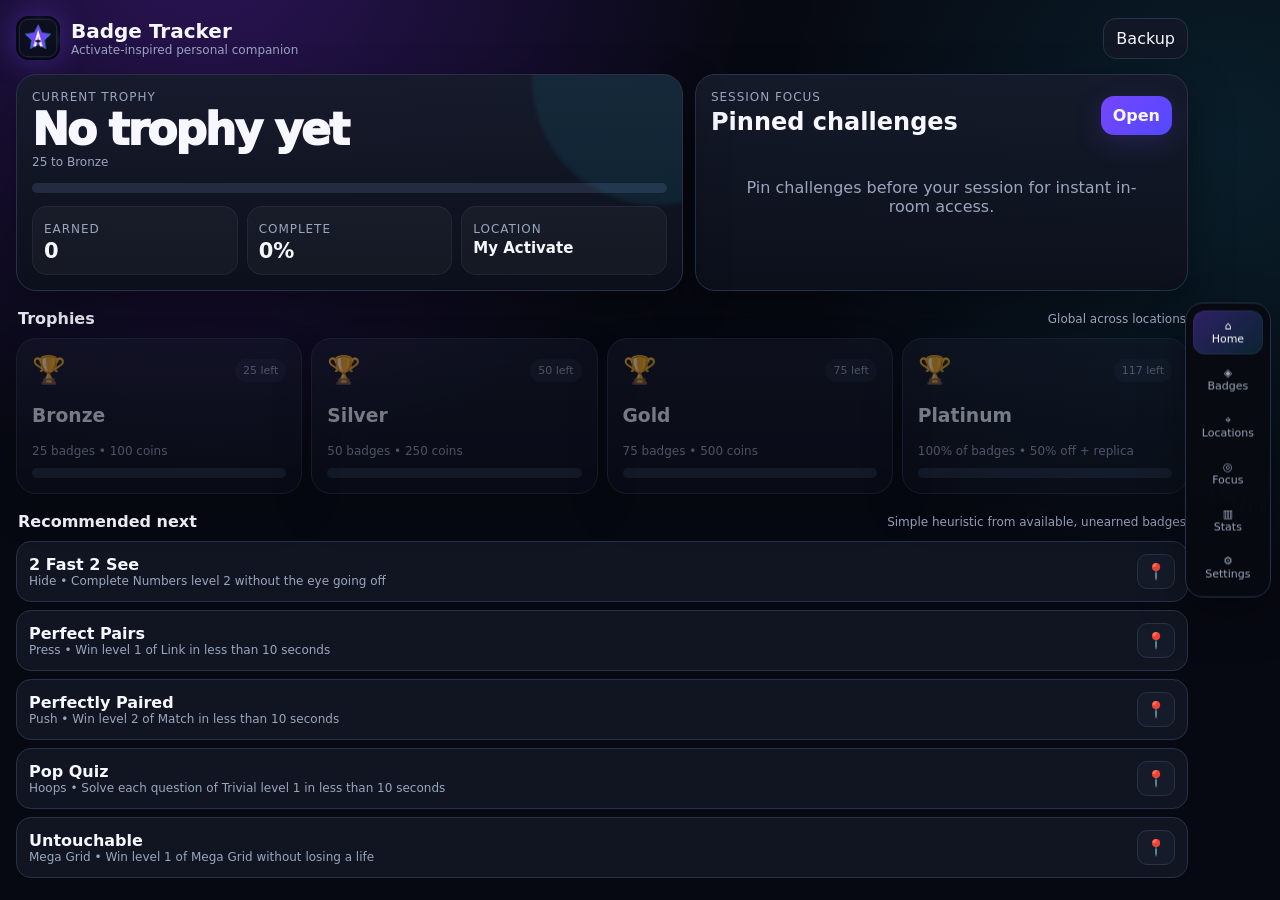
==== Activate-Badge-Tracker-Standalone-v6.html @ 40eb4a8d "Add files via upload" ====
<!doctype html><html lang="en"><head>
<meta charset="utf-8"><meta name="viewport" content="width=device-width,initial-scale=1,viewport-fit=cover">
<meta name="theme-color" content="#070912"><meta name="mobile-web-app-capable" content="yes">
<link rel="manifest" href="manifest.webmanifest"><link rel="icon" type="image/png" sizes="192x192" href="icon-192.png"><link rel="apple-touch-icon" href="icon-192.png">
<title>Activate Badge Tracker</title><style>
:root{
 --bg:#070912;--panel:#101421;--panel2:#151a29;--text:#f7f8ff;--muted:#9aa5be;
 --line:#283149;--purple:#7545ff;--cyan:#1ad9ff;--green:#35e58b;--yellow:#ffd34d;--red:#ff5d80;
 --shadow:0 18px 46px rgba(0,0,0,.34);--shadow2:0 0 38px rgba(117,69,255,.18);
}
*{box-sizing:border-box}
html,body{margin:0;min-height:100%;background:
 radial-gradient(circle at 16% -8%,#2b1457 0,transparent 34rem),
 radial-gradient(circle at 96% 16%,rgba(26,217,255,.10) 0,transparent 28rem),
 var(--bg);color:var(--text);font-family:Inter,system-ui,-apple-system,Segoe UI,Roboto,sans-serif}
body{min-height:100svh}
button,input,select,textarea{font:inherit}
button{cursor:pointer}
button:active{transform:scale(.985)}
.app{max-width:1500px;margin:auto;min-height:100svh;padding:16px 16px 94px}
.topbar{display:flex;align-items:center;justify-content:space-between;gap:12px;margin-bottom:14px}
.brand{display:flex;align-items:center;gap:11px}
.brand img{width:44px;height:44px;border-radius:13px;box-shadow:0 0 30px rgba(117,69,255,.4)}
h1{font-size:20px;margin:0}.sub,.label{color:var(--muted);font-size:12px}.label{text-transform:uppercase;letter-spacing:.08em}
.row{display:flex;align-items:center;gap:9px}.between{justify-content:space-between}.wrap{flex-wrap:wrap}
.btn,.iconbtn{border:1px solid var(--line);background:#121725;color:var(--text);border-radius:13px;padding:10px 12px;transition:.16s ease}
.btn:hover,.iconbtn:hover{border-color:#3b4766}
.btn.primary{border:0;background:linear-gradient(135deg,var(--purple),#5249ff);font-weight:760;box-shadow:0 8px 28px rgba(117,69,255,.20)}
.btn.success{border:0;background:linear-gradient(135deg,#12b768,var(--green));color:#04130b;font-weight:850}
.btn.danger{border-color:rgba(255,93,128,.45);color:#ff9fb3}.btn.ghost{background:transparent}
.card{background:linear-gradient(180deg,rgba(22,27,43,.95),rgba(12,16,27,.96));border:1px solid var(--line);border-radius:20px;padding:15px;box-shadow:var(--shadow)}
.view{display:none}.view.active{display:block;animation:viewIn .18s ease}
@keyframes viewIn{from{opacity:.45;transform:translateY(3px)}to{opacity:1;transform:none}}
.nav{position:fixed;z-index:35;left:50%;bottom:10px;transform:translateX(-50%);display:flex;gap:3px;background:rgba(8,10,17,.92);backdrop-filter:blur(22px);padding:7px;border:1px solid var(--line);border-radius:18px;box-shadow:var(--shadow);max-width:calc(100vw - 18px)}
.nav button{min-width:57px;border:0;background:transparent;color:var(--muted);padding:9px 9px;border-radius:12px;font-size:11px;transition:.16s}
.nav button.active{color:white;background:linear-gradient(135deg,rgba(117,69,255,.36),rgba(26,217,255,.13));box-shadow:inset 0 0 0 1px rgba(255,255,255,.04)}
.hero{display:grid;grid-template-columns:1.15fr .85fr;gap:12px}
.heroCard{position:relative;overflow:hidden}
.heroCard:after{content:"";position:absolute;width:250px;height:250px;border-radius:50%;background:rgba(26,217,255,.08);right:-100px;top:-120px;filter:blur(2px)}
.big{font-size:44px;font-weight:930;letter-spacing:-2px}
.progress{height:10px;border-radius:999px;background:#232b40;overflow:hidden}.progress span{display:block;height:100%;background:linear-gradient(90deg,var(--purple),var(--cyan));transition:width .35s ease}
.metrics{display:grid;grid-template-columns:repeat(3,1fr);gap:9px;margin-top:13px}.metric{padding:11px;border-radius:15px;background:rgba(255,255,255,.035);border:1px solid rgba(255,255,255,.055)}.metric b{display:block;font-size:21px;margin-top:2px}
.sectionTitle{display:flex;align-items:center;justify-content:space-between;gap:8px;margin:18px 2px 10px}.sectionTitle h2{font-size:16px;margin:0}
.trophyGrid{display:grid;grid-template-columns:repeat(4,1fr);gap:9px}.trophy{min-height:136px;position:relative;overflow:hidden}.trophy.locked{opacity:.47}.trophy.unlocked:before{content:"";position:absolute;inset:auto -40% -70% auto;width:150px;height:150px;border-radius:50%;background:rgba(255,211,77,.10);filter:blur(4px)}.cup{font-size:27px}
.pill,.tag{display:inline-flex;align-items:center;border-radius:999px;font-size:11px}.pill{padding:5px 8px;background:#1d2335;color:var(--muted)}.tag{border:1px solid #313a53;padding:4px 7px;color:#cbd2e6}.tag.ok{border-color:rgba(53,229,139,.4);color:#8ff7bd}.tag.away{border-color:rgba(255,211,77,.38);color:#ffe48a}.tag.origin{border-color:rgba(26,217,255,.35);color:#87edff}
.toolbar{display:grid;grid-template-columns:1fr 170px 180px;gap:8px;margin-bottom:8px}.field{width:100%;min-width:0;background:#101522;border:1px solid var(--line);color:var(--text);border-radius:13px;padding:11px 12px}
.badgeList{display:grid;grid-template-columns:repeat(2,minmax(0,1fr));gap:9px}.badge{display:grid;grid-template-columns:auto 1fr auto;gap:10px;align-items:start;padding:13px;border:1px solid var(--line);border-radius:17px;background:linear-gradient(180deg,#121724,#0d111c);transition:.16s}.badge:hover{border-color:#3a4563}.badge.done{border-color:rgba(53,229,139,.55)}.badge.earnedAway{border-color:rgba(26,217,255,.4)}
.check{width:25px;height:25px;border-radius:8px;border:1px solid #39445d;background:#0b0f18;color:#061109;font-weight:900}.badge.done .check{background:var(--green);border-color:var(--green)}
.badge h3{font-size:15px;margin:0 0 4px}.badge p{margin:0;color:var(--muted);font-size:12px;line-height:1.38}.tags{display:flex;gap:5px;flex-wrap:wrap;margin-top:7px}.badgeActions{display:flex;gap:5px}.mini{border:1px solid var(--line);background:#151b29;color:#edf0fb;border-radius:10px;padding:7px 8px}
.locationGrid{display:grid;grid-template-columns:320px 1fr;gap:12px}.loclist,.pinList,.historyList,.routeList{display:grid;gap:8px}.locitem,.pinCard,.historyItem,.routeItem{padding:12px;border:1px solid var(--line);border-radius:15px;background:#101521;color:var(--text);text-align:left}.locitem.active{border-color:var(--purple);box-shadow:inset 0 0 0 1px rgba(117,69,255,.2)}
.toggleGrid{display:grid;grid-template-columns:repeat(3,1fr);gap:7px}.toggle{border:1px solid var(--line);background:#101521;color:var(--muted);border-radius:13px;padding:10px;text-align:left}.toggle.on{border-color:var(--cyan);color:#fff;background:rgba(26,217,255,.075)}
.planGrid{display:grid;grid-template-columns:300px 1fr;gap:12px}.pinCard{display:grid;grid-template-columns:1fr auto;gap:10px;align-items:center}.pinActions{display:flex;gap:6px;flex-wrap:wrap;justify-content:flex-end}
.routeItem{display:grid;grid-template-columns:auto 1fr auto;gap:10px;align-items:center}.routeNum{width:30px;height:30px;border-radius:10px;display:grid;place-items:center;background:linear-gradient(135deg,var(--purple),#5049ff);font-weight:850}
.statsGrid{display:grid;grid-template-columns:repeat(4,1fr);gap:9px}.statCard{padding:14px;border-radius:17px;background:#111622;border:1px solid var(--line)}.statCard b{font-size:26px;display:block}
.modal{position:fixed;inset:0;display:none;align-items:center;justify-content:center;background:rgba(2,4,9,.78);z-index:80;padding:14px}.modal.open{display:flex}.sheet{width:min(800px,100%);max-height:93svh;overflow:auto;background:#0e131f;border:1px solid var(--line);border-radius:22px;padding:17px;box-shadow:var(--shadow)}.detailBlock{padding:12px;border-radius:14px;background:#151b29;margin-top:10px}.detailBlock strong{display:block;font-size:11px;color:var(--muted);text-transform:uppercase;letter-spacing:.08em;margin-bottom:5px}.formGrid{display:grid;grid-template-columns:2fr 1fr 1fr;gap:8px}
.focus{position:fixed;inset:0;background:radial-gradient(circle at 80% -5%,#24114f 0,transparent 36rem),#060812;z-index:100;display:none;overflow:auto}.focus.open{display:block}.focusInner{max-width:1250px;margin:auto;padding:17px;min-height:100svh;display:flex;flex-direction:column}.focusTop{display:flex;justify-content:space-between;align-items:center;gap:10px}.focusBody{display:grid;grid-template-columns:1fr 1fr;gap:14px;flex:1;align-content:center;padding:18px 0}.focusTitle{font-size:clamp(34px,6vw,66px);font-weight:920;letter-spacing:-2px;margin:5px 0 13px}.focusReq{font-size:clamp(25px,4vw,45px);line-height:1.12;margin:0}.focusMeta{font-size:18px;color:var(--cyan)}.focus .detailBlock{font-size:18px;line-height:1.4}.focusControls{display:grid;grid-template-columns:1.7fr 1fr 1fr;gap:9px}.focusControls .btn{min-height:56px;font-size:16px}.completeHero{min-height:64px;font-size:18px!important}
.celebrate{position:fixed;inset:0;z-index:160;display:none;place-items:center;background:rgba(3,5,11,.72);backdrop-filter:blur(6px);padding:18px}.celebrate.open{display:grid}.celebrateBox{width:min(560px,100%);text-align:center;background:linear-gradient(180deg,#171d2c,#0e131f);border:1px solid #46506f;border-radius:24px;padding:28px;box-shadow:0 30px 90px rgba(0,0,0,.5)}.celebrateIcon{font-size:64px;animation:pop .5s cubic-bezier(.2,.9,.2,1.35)}@keyframes pop{0%{transform:scale(.4) rotate(-10deg);opacity:0}100%{transform:scale(1);opacity:1}}.sparkles{font-size:22px;letter-spacing:10px;color:var(--yellow)}
.toast{position:fixed;left:50%;top:14px;transform:translateX(-50%) translateY(-80px);z-index:200;background:#151b29;border:1px solid var(--line);border-radius:12px;padding:10px 14px;transition:.22s}.toast.show{transform:translateX(-50%) translateY(0)}
.empty{text-align:center;color:var(--muted);padding:28px}.star{color:#ffd34d}.note{min-height:78px;resize:vertical}.small{font-size:11px;color:var(--muted)}
@media(max-width:780px){
 .app{padding:12px 12px 90px}.hero{grid-template-columns:1fr}.trophyGrid{grid-template-columns:repeat(2,1fr)}.toolbar{grid-template-columns:1fr 1fr}.toolbar input{grid-column:1/-1}.badgeList{grid-template-columns:1fr}.locationGrid,.planGrid{grid-template-columns:1fr}.toggleGrid{grid-template-columns:repeat(2,1fr)}.statsGrid{grid-template-columns:repeat(2,1fr)}.formGrid{grid-template-columns:1fr}.focusBody{grid-template-columns:1fr;align-content:start;padding-top:32px}.focusTitle{font-size:38px}.focusReq{font-size:26px}.focusControls{grid-template-columns:1fr 1fr}.focusControls .completeHero{grid-column:1/-1}
}
@media(min-width:900px) and (orientation:landscape){
 .app{padding:16px 92px 16px 16px}.nav{left:auto;right:9px;top:50%;bottom:auto;transform:translateY(-50%);flex-direction:column}.nav button{min-width:64px}.badgeList{grid-template-columns:repeat(2,minmax(0,1fr))}.focusBody{grid-template-columns:1fr 1fr}.sheet{max-width:980px}
}
</style></head><body>
<div class="toast" aria-live="polite"></div>
<main class="app"><header class="topbar"><div class="brand"><img src="icon-192.png" alt=""><div><h1>Badge Tracker</h1><div class="sub">Activate-inspired personal companion</div></div></div><button class="iconbtn" id="exportBtn">Backup</button></header>

<section id="dashboard" class="view active">
 <div class="hero"><div id="dashHero" class="card heroCard"></div><div class="card"><div class="row between"><div><div class="label">Session focus</div><h2 style="margin:4px 0">Pinned challenges</h2></div><button class="btn primary" data-view="planner">Open</button></div><div id="dashPins" class="pinList" style="margin-top:10px"></div></div></div>
 <div class="sectionTitle"><h2>Trophies</h2><span class="sub">Global across locations</span></div><div id="trophyGrid" class="trophyGrid"></div>
 <div class="sectionTitle"><h2>Recommended next</h2><span class="sub">Simple heuristic from available, unearned badges</span></div><div id="recommendations" class="historyList"></div>
</section>

<section id="badges" class="view"><div class="toolbar"><input id="q" class="field" placeholder="Search badge, room or game"><select id="status" class="field"><option value="all">All badges</option><option value="todo">Not earned</option><option value="done">Earned</option><option value="pinned">Pinned</option><option value="fav">Favourites</option></select><select id="avail" class="field"><option value="all">All locations</option><option value="here">Available here</option><option value="away">Needs another location</option></select></div><div class="sectionTitle"><h2>Badges</h2><span id="badgeCount" class="sub"></span></div><div id="badgeList" class="badgeList"></div></section>

<section id="locations" class="view"><div class="locationGrid"><div><div class="row between" style="margin-bottom:8px"><h2 style="margin:0">Locations</h2><button class="btn primary" id="addLoc">+ Add</button></div><div id="locList" class="loclist"></div></div><div class="card"><div class="row between wrap"><div style="min-width:230px;flex:1"><label class="label">Location name</label><input id="activeLocName" class="field" style="margin-top:5px"></div><button class="btn danger" id="deleteLoc">Delete</button></div><div class="sectionTitle"><h2>Rooms at this location</h2><div><button class="btn ghost" id="allRooms">All</button> <button class="btn ghost" id="noRooms">Clear</button></div></div><div id="roomToggles" class="toggleGrid"></div><div class="sectionTitle"><h2>Games available</h2><div><button class="btn ghost" id="allGames">All</button> <button class="btn ghost" id="noGames">Clear</button></div></div><div id="gameToggles" class="toggleGrid"></div><div class="sectionTitle"><h2>Room walking order</h2><span class="sub">Manual, because the app does not know your venue floor plan</span></div><div id="roomOrder" class="routeList"></div></div></div></section>

<section id="planner" class="view"><div class="planGrid"><div class="card"><div class="label">Session setup</div><h2>Focus mode</h2><p class="sub">Set your player count, pin targets, then use the large in-room screen. Complete & Next records the badge, removes its pin and loads the next challenge.</p><label class="label">Players today</label><select id="players" class="field" style="margin:5px 0 10px"><option value="1">1 player</option><option value="2">2 players</option><option value="3">3 players</option><option value="4">4 players</option><option value="5">5 players</option><option value="6">6 players</option><option value="7">7 players</option><option value="8">8 players</option></select><label class="label">Quick-pin available badges</label><select id="planRoom" class="field" style="margin:5px 0 8px"><option value="all">Any room</option><option>Arena</option><option>Climb</option><option>Control</option><option>Grid</option><option>Grip</option><option>Hide</option><option>Hoops</option><option>Laser</option><option>Mega Grid</option><option>Mega Laser</option><option>Pipes</option><option>Portals</option><option>Press</option><option>Push</option><option>Scan</option><option>Strike</option><option>Trench</option><option>Photo</option></select><button id="pinAvailable" class="btn primary" style="width:100%">Pin up to 10 available</button></div><div><div id="pinList" class="pinList"></div><div class="sectionTitle"><h2>Room-grouped route</h2><span class="sub">Uses your manual room order</span></div><div id="routePlan" class="routeList"></div></div></div></section>

<section id="stats" class="view"><div id="statsGrid" class="statsGrid"></div><div class="hero" style="margin-top:12px"><div class="card"><div class="sectionTitle" style="margin-top:0"><h2>Earned by room</h2></div><div id="roomStats" class="historyList"></div></div><div class="card"><div class="sectionTitle" style="margin-top:0"><h2>Recent achievements</h2></div><div id="history" class="historyList"></div></div></div></section>

<section id="settings" class="view"><div class="card"><h2 style="margin-top:0">Your data</h2><p class="sub">Progress is stored on this device. v6 automatically imports prior v5/v4/v3 local progress if it is in the same browser profile.</p><div class="row wrap"><button class="btn primary" id="exportBtn2">Export backup</button><label class="btn">Restore backup<input id="importFile" type="file" accept="application/json" hidden></label><button class="btn danger" id="resetBtn">Reset app</button></div></div><div class="card" style="margin-top:12px"><h2 style="margin-top:0">Install / offline</h2><p class="sub">For a true one-tap home-screen app, host the ZIP contents on HTTPS, open index.html once in Samsung Internet or Chrome, and choose Install app / Add to Home screen. v6 includes 192px and 512px app icons and an offline service worker.</p></div></section>
</main>

<nav class="nav"><button class="active" data-view="dashboard">⌂<br>Home</button><button data-view="badges">◈<br>Badges</button><button data-view="locations">⌖<br>Locations</button><button data-view="planner">◎<br>Focus</button><button data-view="stats">▥<br>Stats</button><button data-view="settings">⚙<br>Settings</button></nav>

<div id="detailModal" class="modal"><div class="sheet"><div class="row between"><h2 id="detailTitle"></h2><button class="iconbtn" id="closeDetail">✕</button></div><div id="detailBody"></div><div class="row wrap" style="margin-top:14px"><button class="btn success" id="detailEarn"></button><button class="btn" id="detailPin"></button><button class="btn" id="detailFav"></button><button class="btn primary" id="focusFromDetail">Open Focus mode</button></div></div></div>

<div id="focus" class="focus"><div class="focusInner"><div class="focusTop"><div><div class="label">Pinned instructions</div><span id="focusPos" class="sub"></span><span class="sub"> • </span><span id="focusName" class="sub"></span></div><button class="iconbtn" id="closeFocus">✕ Close</button></div><div id="focusBody" class="focusBody"></div><div class="focusControls"><button class="btn success completeHero" id="focusComplete">✓ Complete & Next</button><button class="btn" id="focusSkip">Skip →</button><button class="btn" id="focusPrev">← Previous</button></div></div></div>

<div id="celebrate" class="celebrate"><div class="celebrateBox"><div class="sparkles">✦ ✦ ✦</div><div id="celebrateIcon" class="celebrateIcon">🏆</div><h2 id="celebrateTitle"></h2><p id="celebrateBody" class="sub" style="font-size:15px"></p><button class="btn primary" id="celebrateClose">Nice</button></div></div>

<script>const BADGES=[{"name": "10 For 10", "how": "Win ten different level 10 games in a row", "room": "", "tip": "Extremely difficult. The source suggests building a set of reliable games and practising the weaker choices first."}, {"name": "15S in 15S", "how": "Complete each wave of 15 Green level 6 in 15 seconds", "room": "Hoops", "game": "15 Green", "level": "6", "tip": "You can complete the waves faster than 15 seconds; the timing does not have to be exact. Practise the layout first."}, {"name": "2 Fast 2 See", "how": "Complete Numbers level 2 without the eye going off", "room": "Hide", "game": "Numbers", "level": "2", "tip": "More players help. You have 9 seconds to hit 15 numbers and may lose lives by hitting wrong numbers."}, {"name": "2 Fast 2 See 2", "how": "Complete Words level 10 without the eye going off", "room": "Hide", "game": "Words", "level": "10", "tip": "Completing a word resets the eye timer. Assign players to areas and move immediately."}, {"name": "2 For 2", "how": "Win two different level 2 games in a row"}, {"name": "3 For 3", "how": "Win three different level 3 games in a row"}, {"name": "4 For 4", "how": "Win four different level 4 games in a row"}, {"name": "5 For 5", "how": "Win five different level 5 games in a row"}, {"name": "6 For 6", "how": "Win six different level 6 games in a row"}, {"name": "7 For 7", "how": "Win seven different level 7 games in a row"}, {"name": "8 For 8", "how": "Win eight different level 8 games in a row"}, {"name": "9 For 9", "how": "Win nine different level 9 games in a row"}, {"name": "ACTIV8", "how": "Score exactly 8888 points in any one level", "tip": "The source suggests games you can end instantly, including Sequence, Technique and Spot. Trivial can also work."}, {"name": "Activated", "how": "Beat all game levels available at your location", "tip": "Badges transfer across locations, so the source recommends doing this where the available set is easiest for you."}, {"name": "Adrenaline Junkie", "how": "Lose 4 lives before scoring a point, then beat Zap level 8", "room": "Mega Laser / Trench", "game": "Zap", "level": "8", "tip": "Fewer players is easier. Designate one person to lose the four lives first."}, {"name": "Best of Both Worlds", "how": "Play an equal number of cooperative and competitive games for one visit"}, {"name": "Call Jenny", "how": "Jenny, Jenny, who can I turn to?", "room": "Strike", "game": "Terminal", "level": "2", "hint": "Look at the badge icon closely. What is Jenny’s number?", "solution": "Check if 000 is on the board. If it is, spell 8-6-7-5-3-0-9. After the telephone cue and “Hello”, beat the level."}, {"name": "Chasing Rainbows", "how": "Play a game with a group of 5 players who are all different rank colours"}, {"name": "Completionist", "how": "Play every game in the facility once", "tip": "Competitive games count too. A disabled game can cause the badge to glitch."}, {"name": "Daily High Scorer", "how": "Get 3 Daily High Scores in a row after 9pm", "tip": "The source suggests using three easy games whose daily high score is still 0."}, {"name": "Deja Vu", "how": "Win the same level 1 twice in a row"}, {"name": "Deja Vu 2.0", "how": "Win the same level 2 twice in a row"}, {"name": "Deja Vu 3.0", "how": "Win the same level 3 twice in a row"}, {"name": "Deja Vu 4.0", "how": "Win the same level 4 twice in a row"}, {"name": "Deja Vu 5.0", "how": "Win the same level 5 twice in a row"}, {"name": "Deja Vu 6.0", "how": "Win the same level 6 twice in a row"}, {"name": "Deja Vu 7.0", "how": "Win the same level 7 twice in a row"}, {"name": "Deja Vu 8.0", "how": "Win the same level 8 twice in a row"}, {"name": "Deja Vu 9.0", "how": "Win the same level 9 twice in a row"}, {"name": "Deja Vu Master", "how": "Win the same level 10 twice in a row"}, {"name": "Direction Inspection 1.0", "how": "Complete 15 Green level 4 by only sinking green baskets left to right", "room": "Hoops", "game": "15 Green", "level": "4", "tip": "After the rightmost basket, loop back to the leftmost."}, {"name": "Direction Inspection 2.0", "how": "Complete Gems level 9 by pressing the target buttons from left to right", "room": "Press", "game": "Gems", "level": "9"}, {"name": "Direction Inspection 3.0", "how": "Complete Bullet Train level 9 by getting all targets in clockwise order", "room": "Press", "game": "Bullet Train", "level": "9"}, {"name": "Directional Victory", "how": "Complete Press-cision level 9 by getting all targets in clockwise order", "room": "Push", "game": "Press-cision", "level": "9"}, {"name": "Directional Victory 2.0", "how": "Complete Rings level 9 by pressing the target buttons from left to right", "room": "Push", "game": "Rings", "level": "9"}, {"name": "Early Bird", "how": "Win a game before 11 AM"}, {"name": "Easter Egg Barrage", "how": "Don Quixote would find the egg and win the level", "room": "Hoops", "game": "Barrage", "level": "3", "hint": "Put all your eggs in one basket!", "solution": "Beat the level while scoring all hoops on one basket, then score on the flashing basket."}, {"name": "Easter Egg Flip", "how": "Find the egg, win the level", "room": "Strike", "game": "Flip", "level": "6", "hint": "What level has an egg, and what can you do with it?", "solution": "Match the panel with the egg first, then beat the level."}, {"name": "Easter Egg Mega Grid", "how": "Find the egg, win the level", "room": "Mega Grid", "game": "Mega Grid", "level": "4", "hint": "The egg is not obtained during the actual game itself. When else can you get it?", "solution": "Before the game starts an egg briefly appears on a panel. Press it, then win the level."}, {"name": "Easter Egg Numbers", "how": "Level the win, egg the find.", "room": "Hide", "game": "Numbers", "level": "3", "hint": "Read the description for the badge. What is different?", "solution": "Hit the numbers from highest to lowest, then hit the panel with the egg. Beat the level normally."}, {"name": "Easter Egg Statues", "how": "Find the egg, win the level", "room": "Mega Grid", "game": "Statues", "level": "4", "hint": "Watch the timers very closely.", "solution": "During a round, one panel will not show a timer while the others do. Press it, then win the level."}, {"name": "Easter Egg Stopwatch", "how": "Find the egg, win the level", "room": "Portals", "game": "Stopwatch", "level": "8", "hint": "What game elements are used in Stopwatch? Which ones aren’t?", "solution": "At the start, press the panel that is draining down before it fully drains, then win the level."}, {"name": "Easter Egg Trivial", "how": "Find the egg, win the level", "room": "Hoops", "game": "Trivial", "level": "2", "hint": "What question would have an Easter Egg?", "solution": "When asked “Which of these is not associated with Easter?”, answer “Egg” and score on the flashing basket. Then answer “Tree” and finish the level.", "tip": "The required question does not appear every attempt."}, {"name": "Easter Egg Words", "how": "Find the egg, win the level", "room": "Hide", "game": "Words", "level": "6", "hint": "When you’re prompted for the egg, what else can you spell instead?", "solution": "When the first word is EASTER, spell EGG, collect the egg on a random panel, then spell EASTER normally and win.", "tip": "The EASTER prompt must be the first word, per the source as of Feb 2026."}, {"name": "Equal Partners", "how": "Complete Barrage level 8 by using each active basket the same number of times", "room": "Hoops", "game": "Barrage", "level": "8", "tip": "Make sure each scored ball actually registers."}, {"name": "Expanding Horizons", "how": "Play with 10 different people"}, {"name": "Fast Feet", "how": "Complete Bop level 7 while each player steps on the tiles an additional 100 times", "room": "Control", "game": "Bop", "level": "7", "tip": "Running between waves should usually provide enough extra steps."}, {"name": "Firestorm", "how": "Complete Mines level 8 without pressing the green button more than once", "room": "Press", "game": "Mines", "level": "8"}, {"name": "Fire in the Hole", "how": "Complete Blast level 8 without pressing the green button until all bombs are placed", "room": "Push", "game": "Blast", "level": "8"}, {"name": "Friendly Enemies", "how": "Play 25 competitive mode games"}, {"name": "Get Low", "how": "Complete Whack-a-Hold level 9 by only using the bottom three rows", "room": "Climb", "game": "Whack-a-Hold", "level": "9", "tip": "Do not use blue or green rocks on the top two rows."}, {"name": "Go For Gold", "how": "Qualify for a tournament", "tip": "The document clarifies that this means the Tournament of Champions: top 30 yearly scores at your location at year end."}, {"name": "Halfway Mark", "how": "Beat half of all game levels available at your location"}, {"name": "Hands Then Feet", "how": "Complete Mega Grid level 8 hitting all buttons before stepping on the blue tiles", "room": "Mega Grid", "game": "Mega Grid", "level": "8", "tip": "Do not step on blue until every button has been hit."}, {"name": "Heating Up", "how": "Win 50 competitive mode games"}, {"name": "Keener", "how": "Be the first person to sign into each game for one visit"}, {"name": "Monthly High Scorer", "how": "Set a monthly high score on the last day of the month"}, {"name": "My Own Competition", "how": "Beat your personal high score in 25 levels"}, {"name": "Night Owl", "how": "Win a game after 11 PM"}, {"name": "No Stone Unturned", "how": "Complete Grid level 3 and step on every tile in the room", "room": "Grid", "game": "Grid", "level": "3", "tip": "Green tiles do not count while green, so revisit them after they move. Ensure there are no disabled tiles."}, {"name": "Old School", "how": "Earn 30 bonus lives in Labyrinth level 3", "room": "Control", "game": "Labyrinth", "level": "3", "hint": "How would you earn 30 bonus lives in another game?", "solution": "Before the game starts enter up, up, down, down, left, right, left, right on the D-Pad, then win.", "tip": "Must be done before the game starts."}, {"name": "OmnipoTENce", "how": "Play only level 10s for an entire visit"}, {"name": "One and Done", "how": "Complete Technique level 5 without touching the same rocks more than once per round", "room": "Climb", "game": "Technique", "level": "5"}, {"name": "One and Done 2.0", "how": "Complete Spellinator level 4 without using the same letter more than once", "room": "Hide", "game": "Spellinator", "level": "4"}, {"name": "One By One", "how": "Complete Defuse level 5 with 3 players by only completing one target at a time", "room": "Mega Laser / Trench", "game": "Defuse", "level": "5", "tip": "If a wave times out, the badge will not award."}, {"name": "Out For Blood", "how": "Only play competitive mode games for one visit"}, {"name": "Perfect Pairs", "how": "Win level 1 of Link in less than 10 seconds", "room": "Press", "game": "Link", "level": "1", "tip": "Once pairs are found, use a fixed order to match them quickly."}, {"name": "Perfectly Paired", "how": "Win level 2 of Match in less than 10 seconds", "room": "Push", "game": "Match", "level": "2", "tip": "Once pairs are found, use a fixed order to match them quickly."}, {"name": "Photobomb", "how": "Take a photo in the photo room", "room": "Photo"}, {"name": "Picture Perfect", "how": "Take a photo within 60 seconds of completing a level without losing a life", "room": "Photo", "tip": "Any easy level can be used, as long as no life is lost."}, {"name": "Pop Quiz", "how": "Solve each question of Trivial level 1 in less than 10 seconds", "room": "Hoops", "game": "Trivial", "level": "1", "tip": "Each round is 20 seconds, so more than 10 seconds remaining confirms you were fast enough."}, {"name": "Practice Makes Perfect", "how": "Beat your personal high score in 100 levels"}, {"name": "Recollection", "how": "Complete Memory level 6 without revealing a target more than twice", "room": "Arena", "game": "Memory", "level": "6"}, {"name": "Recollection 2.0", "how": "Complete Match level 8 without revealing a target more than twice", "room": "Push", "game": "Match", "level": "8", "tip": "The source suggests using removable personal items to mark positions."}, {"name": "Riddle 1.0", "how": "With the sign all lit up, search the screen for the cup.", "hint": "What sign isn’t already lit up? How can you light it up?", "solution": "Sign in 5 players to a room sign-in screen, then check each game’s How To Play screen. When you see a trophy icon, click it. Its location changes daily."}, {"name": "Riddle 2.0", "how": "Looking for stars while taking a break, look no further and click the mistake", "hint": "“Stars” is a bit outdated. What would you use while taking a break that you could click on?", "solution": "On the score checker iPad, go to Stats and click “Looses” in “Number of Looses”. It changes to “Losses” and awards the badge."}, {"name": "Riddle 3.0", "how": "Mary had a little lamb, little lamb, little lamb. Mary had a little lamb, its fleece was white as snow.", "hint": "Where could you play Mary Had A Little Lamb?", "solution": "Click the badge trophies on the score checker. They make different pitches. Play Mary Had A Little Lamb on the trophies in the correct order."}, {"name": "Riddle 4.0", "how": "Within one second of signing into a game, exit the score checker and this badge you will claim.", "hint": "The description is mostly self-explanatory. How would you exit the score checker?", "solution": "Scan your wristband on any sign-in screen, then click Sign Out on the score checker within 1 second."}, {"name": "Riddle 5.0", "how": "Two may be missing, but there’s still twenty-four. Choose them in order, and forget about your score.", "room": "Pipes", "game": "Scramble", "level": "1", "hint": "What game has twenty-four, with two missing? That would add up to 26.", "solution": "Pass the ball through all pipes in alphabetical order, skipping X and Z, then finish the level."}, {"name": "Riddle 6.0", "how": "When the timer starts to run, in the first stage of level 1, go tick tock around the clock, giving all the buttons a knock", "room": "Mega Grid", "game": "Mega Grid", "level": "1", "hint": "In what game can you easily do this without instantly losing?", "solution": "In the first wave, start on the left edge and hit all blue buttons in clockwise order, then beat the level."}, {"name": "Riddle 7.0", "how": "Winning Activate level 7s can cause a lot of stress, now do it back to back in all games that start with S.", "hint": "There is no specific order, but the challenge is that it is very difficult.", "solution": "Go to each cooperative game at your facility beginning with S and beat level 7 of all of them in a row."}, {"name": "Row by Row", "how": "Complete Technique level 7 by only using one row at a time", "room": "Climb", "game": "Technique", "level": "7", "tip": "All players must end each round on green, but not necessarily the same green."}, {"name": "Safety Second", "how": "Complete Order Up level 8 without stepping on a green tile", "room": "Mega Grid", "game": "Order Up", "level": "8", "tip": "The source suggests moving opposite the reds and using large rhythmic strides."}, {"name": "Scatterbrained", "how": "Never play back-to-back games in a room for one visit"}, {"name": "Showing Off", "how": "Complete Barrage level 8 and sink 10 baskets on an unused net", "room": "Hoops", "game": "Barrage", "level": "8", "tip": "The 10 can be spread across different unused baskets."}, {"name": "Size Matters", "how": "Complete Jigsaw level 5 by stepping on the solution pieces from smallest to largest", "room": "Mega Grid", "game": "Jigsaw", "level": "5", "tip": "The master document says tips are missing from this point onward."}, {"name": "Snake Island", "how": "Keep five players alive in Tails for 60 seconds", "room": "Control", "game": "Tails"}, {"name": "Sniper 1.0", "how": "Complete Terminal level 5 without missing a single throw", "room": "Strike", "game": "Terminal", "level": "5"}, {"name": "Sniper 2.0", "how": "Complete Dartmouth level 10 without missing a single throw", "room": "Strike", "game": "Dartmouth", "level": "10"}, {"name": "Sniper Shot 1.0", "how": "Complete Hunt level 7 without missing a single throw", "room": "Arena", "game": "Hunt", "level": "7"}, {"name": "Sniper Shot 2.0", "how": "Complete Digby level 10 without missing a single throw", "room": "Arena", "game": "Digby", "level": "10"}, {"name": "Social Butterfly", "how": "Play with 25 different people"}, {"name": "Starting a Rivalry", "how": "Win 25 competitive mode games"}, {"name": "Steady Stream", "how": "Complete Photon Rush level 6 while pushing the button every second", "room": "Laser", "game": "Photon Rush", "level": "6", "tip": "The source says this is now unobtainable except at Activate Louisville, where Photon Rush still exists."}, {"name": "The Gauntlet", "how": "Beat levels 1 through 10 of a single game in a row without losing"}, {"name": "The Gauntlet Plus", "how": "Beat levels 1 through 10 in a row without repeating a game and without losing a life"}, {"name": "The Grand Tour", "how": "Win a level from every room in a row without losing a life"}, {"name": "The Marathon", "how": "Beat Relay level 5, Mega Relay level 5 and Laser Relay level 5 in a row", "room": "Hide / Mega Grid / Mega Laser", "game": "Relay / Mega Relay / Laser Relay", "level": "5"}, {"name": "The Ultimate Winner", "how": "Win 100 competitive mode games"}, {"name": "Thumb War", "how": "Score exactly 1234 points in any one level"}, {"name": "Tiptoeing", "how": "Complete Zones level 5 without stepping on any wrong colours", "room": "Grid", "game": "Zones", "level": "5"}, {"name": "Total Recall", "how": "Complete Flip level 6 without revealing a target more than twice", "room": "Strike", "game": "Flip", "level": "6"}, {"name": "Total Recall 2.0", "how": "Complete Sequence level 6 without revealing a number more than twice", "room": "Hide", "game": "Sequence", "level": "6"}, {"name": "Total Recall 3.0", "how": "Complete Link level 8 without making a mistake", "room": "Press", "game": "Link", "level": "8"}, {"name": "Untouchable", "how": "Win level 1 of Mega Grid without losing a life", "room": "Mega Grid", "game": "Mega Grid", "level": "1"}, {"name": "Untouchable 2.0", "how": "Win level 2 of Maze without losing a life", "room": "Mega Laser", "game": "Maze", "level": "2"}, {"name": "Untouchable 3.0", "how": "Win level 3 of Technique without losing a life", "room": "Climb", "game": "Technique", "level": "3"}, {"name": "Untouchable 4.0", "how": "Win level 4 of Order Up without losing a life", "room": "Mega Grid", "game": "Order Up", "level": "4"}, {"name": "Untouchable 5.0 – Piperooni", "how": "Win level 5 of Piperooni without losing a life", "room": "Pipes", "game": "Piperooni", "level": "5"}, {"name": "Untouchable 5.0 – Wormholes", "how": "Win level 5 of Wormholes without losing a life", "room": "Portals", "game": "Wormholes", "level": "5"}, {"name": "Untouchable 6.0", "how": "Win level 6 of Gauntlet without losing a life", "room": "Mega Laser", "game": "Gauntlet", "level": "6"}, {"name": "Untouchable 7.0", "how": "Win level 7 of Mega Zones without losing a life", "room": "Mega Grid", "game": "Mega Zones", "level": "7"}, {"name": "Untouchable 8.0", "how": "Win level 8 of Defuse without losing a life", "room": "Mega Laser / Trench", "game": "Defuse", "level": "8"}, {"name": "Untouchable 9.0", "how": "Win level 9 of Asteroids without losing a life", "room": "Strike", "game": "Asteroids", "level": "9"}, {"name": "Untouchable Master", "how": "Win level 10 of Relay without losing a life", "room": "Hide", "game": "Relay", "level": "10"}, {"name": "Up to Date", "how": "Sign up for the Activate Newsletter from the website or sign-up screen"}, {"name": "Win/Loss", "how": "Win twice as many games as you lose in one visit"}];
const ROOMS=["Arena", "Climb", "Control", "Grid", "Grip", "Hide", "Hoops", "Laser", "Mega Grid", "Mega Laser", "Pipes", "Portals", "Press", "Push", "Scan", "Strike", "Trench", "Photo"];
const GAMES=["15 Green", "Asteroids", "Barrage", "Blast", "Bop", "Bullet Train", "Dartmouth", "Defuse", "Digby", "Flip", "Gauntlet", "Gems", "Grid", "Hunt", "Inside Out", "Jigsaw", "Labyrinth", "Laser Relay", "Link", "Match", "Maze", "Mega Grid", "Mega Relay", "Mega Zones", "Memory", "Mines", "Numbers", "Order Up", "Photon Rush", "Piperooni", "Press-cision", "Relay", "Rings", "Scramble", "Sequence", "Spellinator", "Spot", "Statues", "Stopwatch", "Supermarket", "Tails", "Technique", "Terminal", "Trivial", "Whack-a-Hold", "Words", "Wormholes", "Zap", "Zones"];
</script><script>
const SKEY='activateTracker_v6';
const OLD_KEYS=['activateTracker_v5','activateTracker_v4','activateTracker_v3'];
const today=()=>new Date().toISOString().slice(0,10);
const defaultState={earned:{},pins:[],favorites:[],notes:{},completion:{},history:[],locations:[{id:'home',name:'My Activate',rooms:[],games:[],roomOrder:[]}],activeLocation:'home',players:2,lastTrophy:'None'};
let state=load(),selectedBadge=null,focusIndex=0;

function load(){
 let raw=localStorage.getItem(SKEY);
 if(!raw){for(const k of OLD_KEYS){raw=localStorage.getItem(k);if(raw)break}}
 let v={};try{v=JSON.parse(raw||'{}')}catch(e){}
 const s=Object.assign({},defaultState,v);
 s.earned=s.earned||{};s.pins=Array.isArray(s.pins)?s.pins:[];s.favorites=Array.isArray(s.favorites)?s.favorites:[];
 s.notes=s.notes||{};s.completion=s.completion||{};s.history=Array.isArray(s.history)?s.history:[];
 s.locations=Array.isArray(s.locations)&&s.locations.length?s.locations:structuredClone(defaultState.locations);
 s.locations.forEach(l=>{l.rooms=l.rooms||[];l.games=l.games||[];l.roomOrder=l.roomOrder||[]});
 localStorage.setItem(SKEY,JSON.stringify(s));return s
}
function save(){localStorage.setItem(SKEY,JSON.stringify(state))}
function esc(s=''){return String(s).replace(/[&<>"]/g,c=>({'&':'&amp;','<':'&lt;','>':'&gt;','"':'&quot;'}[c]))}
function activeLoc(){return state.locations.find(x=>x.id===state.activeLocation)||state.locations[0]}
function earnedCount(){return BADGES.filter((b,i)=>state.earned[i]).length}
function available(b){
 const l=activeLoc(); if(!l||(!l.rooms.length&&!l.games.length))return true;
 const rp=(b.room||'').split(/\s*\/\s*/).filter(Boolean),gp=(b.game||'').split(/\s*\/\s*/).filter(Boolean);
 return (!rp.length||rp.some(x=>l.rooms.includes(x)))&&(!gp.length||gp.some(x=>l.games.includes(x)));
}
function completionLabel(i){const c=state.completion[i];if(!c)return'';const l=state.locations.find(x=>x.id===c.locationId);return l?.name||c.locationName||'Unknown location'}
function toast(t){const x=document.querySelector('.toast');x.textContent=t;x.classList.add('show');setTimeout(()=>x.classList.remove('show'),1700)}
function currentTrophy(n=earnedCount()){if(n>=BADGES.length)return'Platinum';if(n>=75)return'Gold';if(n>=50)return'Silver';if(n>=25)return'Bronze';return'None'}
function trophyInfo(n){const total=BADGES.length;if(n>=total)return['Platinum','100%','50% off admission for life + physical replica trophy'];if(n>=75)return['Gold',`${total-n} to Platinum`,'500 coins'];if(n>=50)return['Silver',`${75-n} to Gold`,'250 coins'];if(n>=25)return['Bronze',`${50-n} to Silver`,'100 coins'];return['No trophy yet',`${25-n} to Bronze`,'']}
function celebrate(title,body,icon='🏆'){document.getElementById('celebrateTitle').textContent=title;document.getElementById('celebrateBody').textContent=body;document.getElementById('celebrateIcon').textContent=icon;document.getElementById('celebrate').classList.add('open')}
function maybeCelebrate(oldCount,newCount,badgeName){
 const oldT=currentTrophy(oldCount),newT=currentTrophy(newCount);
 if(oldT!==newT&&newT!=='None'){state.lastTrophy=newT;celebrate(`${newT} trophy unlocked!`,newT==='Platinum'?'You have completed 100% of the tracked badges.':`You reached ${newCount} badges.`,'🏆')}
 else celebrate('Badge complete!',badgeName,'✓')
}
function markComplete(i,{unpin=false,advance=false,quiet=false}={}){
 const oldCount=earnedCount(),was=!!state.earned[i];state.earned[i]=true;
 if(!state.completion[i])state.completion[i]={date:today(),locationId:state.activeLocation,locationName:activeLoc()?.name||'',players:state.players||2};
 if(!was)state.history.unshift({badge:i,date:state.completion[i].date,locationId:state.completion[i].locationId,at:Date.now()});
 if(unpin)state.pins=state.pins.filter(x=>x!==i);
 save();renderAll();
 if(!was&&!quiet)maybeCelebrate(oldCount,earnedCount(),BADGES[i].name);
 if(advance){if(!state.pins.length){document.getElementById('focus').classList.remove('open');toast('Pinned session complete ✓')}else{focusIndex=Math.min(focusIndex,state.pins.length-1);renderFocus()}}
}
function toggleEarn(i){
 if(state.earned[i]){state.earned[i]=false;delete state.completion[i];state.history=state.history.filter(h=>h.badge!==i);renderAll();save()}
 else markComplete(i)
}
function renderDashboard(){
 const n=earnedCount(),total=BADGES.length,pct=Math.round(n/total*100),t=trophyInfo(n),loc=activeLoc();
 document.getElementById('dashHero').innerHTML=`<div class="label">Current trophy</div><div class="big">${esc(t[0])}</div><div class="sub">${esc(t[1])}</div><div class="progress" style="margin-top:14px"><span style="width:${pct}%"></span></div><div class="metrics"><div class="metric"><span class="label">Earned</span><b>${n}</b></div><div class="metric"><span class="label">Complete</span><b>${pct}%</b></div><div class="metric"><span class="label">Location</span><b style="font-size:15px">${esc(loc?.name||'All')}</b></div></div>`;
 const trophies=[['Bronze',25,'100 coins'],['Silver',50,'250 coins'],['Gold',75,'500 coins'],['Platinum',total,'50% off + replica']];
 document.getElementById('trophyGrid').innerHTML=trophies.map(([name,need,reward])=>`<div class="card trophy ${n>=need?'unlocked':'locked'}"><div class="row between"><span class="cup">🏆</span><span class="pill">${n>=need?'Unlocked':`${Math.max(0,need-n)} left`}</span></div><h3>${name}</h3><div class="sub">${need===total?'100% of badges':need+' badges'} • ${reward}</div><div class="progress" style="margin-top:10px"><span style="width:${Math.min(100,n/need*100)}%"></span></div></div>`).join('');
 const pins=state.pins.slice(0,5);
 document.getElementById('dashPins').innerHTML=pins.length?pins.map(i=>`<div class="pinCard"><div><b>${esc(BADGES[i].name)}</b><div class="sub">${esc(BADGES[i].room||'Any room')}</div></div><div class="pinActions"><button class="mini" data-focusbadge="${i}">Focus</button><button class="mini" data-completepin="${i}">✓</button></div></div>`).join(''):'<div class="empty">Pin challenges before your session for instant in-room access.</div>';
 const rec=recommendBadges(5);
 document.getElementById('recommendations').innerHTML=rec.length?rec.map(i=>`<div class="historyItem"><div class="row between"><div><b>${esc(BADGES[i].name)}</b><div class="sub">${esc(BADGES[i].room||'Any room')} • ${esc(BADGES[i].how)}</div></div><button class="mini" data-pin="${i}">📍</button></div></div>`).join(''):'<div class="empty">No remaining available badges to recommend.</div>';
}
function recommendBadges(limit=5){
 const simpleWords=['before','after','photo','newsletter','level 1','level 2','twice','25 competitive','10 different people'];
 return BADGES.map((b,i)=>({i,b,score:(available(b)?20:-100)+(state.earned[i]?-1000:0)+(state.favorites.includes(i)?5:0)+(b.level&&+b.level<=3?5:0)+(simpleWords.some(w=>(b.how||'').toLowerCase().includes(w))?3:0)-(b.solution?1:0)})).filter(x=>x.score>-100).sort((a,b)=>b.score-a.score||a.i-b.i).slice(0,limit).map(x=>x.i)
}
function renderBadges(){
 const q=document.getElementById('q').value.toLowerCase(),st=document.getElementById('status').value,av=document.getElementById('avail').value;
 const arr=BADGES.map((b,i)=>[b,i]).filter(([b,i])=>{
  const mq=!q||JSON.stringify(b).toLowerCase().includes(q),ms=st==='all'||(st==='done'&&state.earned[i])||(st==='todo'&&!state.earned[i])||(st==='pinned'&&state.pins.includes(i))||(st==='fav'&&state.favorites.includes(i));
  const ma=av==='all'||(av==='here'&&available(b))||(av==='away'&&!available(b));return mq&&ms&&ma;
 });
 document.getElementById('badgeCount').textContent=arr.length+' shown';
 document.getElementById('badgeList').innerHTML=arr.length?arr.map(([b,i])=>{
   const earned=!!state.earned[i],here=available(b),origin=completionLabel(i);
   return `<article class="badge ${earned?'done':''} ${earned&&!here?'earnedAway':''}"><button class="check" data-check="${i}">${earned?'✓':''}</button><div><h3>${state.favorites.includes(i)?'<span class="star">★</span> ':''}${esc(b.name)}</h3><p>${esc(b.how)}</p><div class="tags">${b.room?`<span class="tag">${esc(b.room)}</span>`:''}${b.game?`<span class="tag">${esc(b.game)}${b.level?' • L'+esc(b.level):''}</span>`:''}${earned&&!here?'<span class="tag origin">Earned elsewhere</span>':here?'<span class="tag ok">Available here</span>':'<span class="tag away">Other location</span>'}${earned&&origin?`<span class="tag origin">${esc(origin)}</span>`:''}</div></div><div class="badgeActions"><button class="mini" data-fav="${i}">${state.favorites.includes(i)?'★':'☆'}</button><button class="mini" data-pin="${i}">${state.pins.includes(i)?'📌':'📍'}</button><button class="mini" data-open="${i}">›</button></div></article>`;
 }).join(''):'<div class="empty">No badges match those filters.</div>';
}
function renderLocations(){
 const l=activeLoc();
 document.getElementById('locList').innerHTML=state.locations.map(x=>`<button class="locitem ${x.id===state.activeLocation?'active':''}" data-loc="${x.id}"><b>${esc(x.name)}</b><div class="sub">${x.rooms.length} rooms • ${x.games.length} games</div></button>`).join('');
 document.getElementById('activeLocName').value=l?.name||'';
 document.getElementById('roomToggles').innerHTML=ROOMS.map(r=>`<button class="toggle ${l.rooms.includes(r)?'on':''}" data-room="${esc(r)}">${esc(r)}</button>`).join('');
 document.getElementById('gameToggles').innerHTML=GAMES.map(g=>`<button class="toggle ${l.games.includes(g)?'on':''}" data-game="${esc(g)}">${esc(g)}</button>`).join('');
 document.getElementById('roomOrder').innerHTML=(l.roomOrder.length?l.roomOrder:l.rooms).map((r,idx)=>`<div class="routeItem"><div class="routeNum">${idx+1}</div><div><b>${esc(r)}</b></div><div><button class="mini" data-uproom="${idx}">↑</button> <button class="mini" data-downroom="${idx}">↓</button></div></div>`).join('')||'<div class="empty">Select rooms above, then set your preferred walking order here.</div>';
}
function renderPins(){
 document.getElementById('players').value=state.players||2;
 const pins=state.pins;
 document.getElementById('pinList').innerHTML=pins.length?pins.map((i,idx)=>{const b=BADGES[i];return `<div class="pinCard"><div><b>${esc(b.name)}</b><div class="sub">${esc(b.room||'Any room')}${b.game?' • '+esc(b.game):''}${b.level?' • L'+esc(b.level):''}</div></div><div class="pinActions"><button class="btn success" data-completepin="${i}">✓ Complete & remove</button><button class="mini" data-focus="${idx}">Focus</button><button class="mini" data-unpin="${i}">✕</button></div></div>`}).join(''):'<div class="empty">No pinned badges. Pin badges from the Badges tab.</div>';
 renderRoute();
}
function renderRoute(){
 const loc=activeLoc(), order=(loc.roomOrder?.length?loc.roomOrder:loc.rooms);
 const grouped={};
 state.pins.forEach(i=>{const b=BADGES[i];const room=(b.room||'General').split(/\s*\/\s*/)[0];(grouped[room]??=[]).push(i)});
 const orderedRooms=[...order.filter(r=>grouped[r]),...Object.keys(grouped).filter(r=>!order.includes(r))];
 document.getElementById('routePlan').innerHTML=orderedRooms.length?orderedRooms.map((r,idx)=>`<div class="routeItem"><div class="routeNum">${idx+1}</div><div><b>${esc(r)}</b><div class="sub">${grouped[r].length} pinned challenge${grouped[r].length===1?'':'s'} • ${grouped[r].map(i=>BADGES[i].name).join(', ')}</div></div><button class="mini" data-focusbadge="${grouped[r][0]}">Start</button></div>`).join(''):'<div class="empty">Pin some badges and your room-grouped session route will appear here.</div>';
}
function renderStats(){
 const n=earnedCount(),here=BADGES.filter((b,i)=>available(b)&&!state.earned[i]).length,away=BADGES.filter((b,i)=>!available(b)&&!state.earned[i]).length,favs=state.favorites.length;
 document.getElementById('statsGrid').innerHTML=`<div class="statCard"><span class="label">Earned</span><b>${n}</b></div><div class="statCard"><span class="label">Available here</span><b>${here}</b></div><div class="statCard"><span class="label">Elsewhere</span><b>${away}</b></div><div class="statCard"><span class="label">Favourites</span><b>${favs}</b></div>`;
 const byRoom={};BADGES.forEach((b,i)=>{if(!state.earned[i])return;(b.room||'General').split(/\s*\/\s*/).forEach(r=>byRoom[r]=(byRoom[r]||0)+1)});
 document.getElementById('roomStats').innerHTML=Object.entries(byRoom).sort((a,b)=>b[1]-a[1]).map(([r,c])=>`<div class="historyItem row between"><span>${esc(r)}</span><b>${c}</b></div>`).join('');
 document.getElementById('history').innerHTML=state.history.slice(0,20).map(h=>{const b=BADGES[h.badge],c=state.completion[h.badge]||{},l=state.locations.find(x=>x.id===c.locationId);return `<div class="historyItem"><b>${esc(b?.name||'Badge')}</b><div class="sub">${esc(c.date||h.date||'')} • ${esc(l?.name||c.locationName||'Unknown location')}${c.players?' • '+c.players+' players':''}</div></div>`}).join('')||'<div class="empty">Your recent completed badges will appear here.</div>';
}
function renderAll(){renderDashboard();renderBadges();renderLocations();renderPins();renderStats();save()}
function openBadge(i){
 selectedBadge=i;const b=BADGES[i],c=state.completion[i]||{};
 document.getElementById('detailTitle').textContent=b.name;
 document.getElementById('detailBody').innerHTML=`<div class="detailBlock"><strong>How to earn</strong>${esc(b.how)}</div>${b.room?`<div class="detailBlock"><strong>Room / game</strong>${esc(b.room)}${b.game?' • '+esc(b.game):''}${b.level?' • Level '+esc(b.level):''}</div>`:''}${b.tip?`<div class="detailBlock"><strong>Tip / watch out</strong>${esc(b.tip)}</div>`:''}${b.hint?`<div class="detailBlock"><strong>Hint</strong>${esc(b.hint)}</div>`:''}${b.solution?`<div class="detailBlock"><strong>Spoiler solution</strong><button class="btn ghost" id="reveal">Reveal solution</button><div id="solution" style="display:none;margin-top:8px">${esc(b.solution)}</div></div>`:''}
 <div class="detailBlock"><strong>Achievement record</strong><div class="formGrid"><select id="compLoc" class="field">${state.locations.map(l=>`<option value="${l.id}" ${(c.locationId||state.activeLocation)===l.id?'selected':''}>${esc(l.name)}</option>`).join('')}<option value="other" ${c.locationId==='other'?'selected':''}>Other / unsaved location</option></select><input id="compDate" type="date" class="field" value="${esc(c.date||today())}"><select id="compPlayers" class="field">${[1,2,3,4,5,6,7,8].map(p=>`<option value="${p}" ${+(c.players||state.players||2)===p?'selected':''}>${p} player${p===1?'':'s'}</option>`).join('')}</select></div><input id="compOther" class="field" style="margin-top:8px;display:${c.locationId==='other'?'block':'none'}" placeholder="Location name" value="${esc(c.locationName||'')}"><div class="small" style="margin-top:6px">This record is optional and never changes global badge ownership.</div></div>
 <div class="detailBlock"><strong>Your note</strong><textarea id="note" class="field note" placeholder="Strategy, reminder, who you played with…">${esc(state.notes[i]||'')}</textarea></div>`;
 document.getElementById('detailEarn').textContent=state.earned[i]?'Mark not earned':'Mark earned';
 document.getElementById('detailPin').textContent=state.pins.includes(i)?'Unpin':'Pin';
 document.getElementById('detailFav').textContent=state.favorites.includes(i)?'★ Favourite':'☆ Favourite';
 document.getElementById('detailModal').classList.add('open');
 const rev=document.getElementById('reveal');if(rev)rev.onclick=()=>{document.getElementById('solution').style.display='block';rev.style.display='none'};
 document.getElementById('note').oninput=e=>{state.notes[i]=e.target.value;save()};
 const loc=document.getElementById('compLoc'),other=document.getElementById('compOther');loc.onchange=()=>{other.style.display=loc.value==='other'?'block':'none';saveCompletionForm(i)};
 ['compDate','compPlayers','compOther'].forEach(id=>document.getElementById(id).onchange=()=>saveCompletionForm(i));
}
function saveCompletionForm(i){
 if(!state.earned[i])return;
 const lid=document.getElementById('compLoc').value,ln=lid==='other'?document.getElementById('compOther').value:(state.locations.find(l=>l.id===lid)?.name||'');
 state.completion[i]={locationId:lid,locationName:ln,date:document.getElementById('compDate').value,players:+document.getElementById('compPlayers').value};save();renderStats()
}
function closeDetail(){document.getElementById('detailModal').classList.remove('open')}
function openFocusByBadge(i){if(!state.pins.includes(i))state.pins.push(i);focusIndex=state.pins.indexOf(i);document.getElementById('focus').classList.add('open');renderFocus();save()}
function renderFocus(){
 if(!state.pins.length){document.getElementById('focus').classList.remove('open');return}
 focusIndex=(focusIndex+state.pins.length)%state.pins.length;const i=state.pins[focusIndex],b=BADGES[i];
 document.getElementById('focusBody').innerHTML=`<section><div class="focusMeta">${esc(b.room||'Any room')}${b.game?' • '+esc(b.game):''}${b.level?' • Level '+esc(b.level):''}</div><h2 class="focusTitle">${esc(b.name)}</h2><p class="focusReq">${esc(b.how)}</p></section><section>${b.tip?`<div class="detailBlock"><strong>Tip / watch out</strong>${esc(b.tip)}</div>`:''}${b.hint?`<div class="detailBlock"><strong>Hint</strong>${esc(b.hint)}</div>`:''}${b.solution?`<div class="detailBlock"><strong>Spoiler</strong><button class="btn ghost" id="focusReveal">Reveal solution</button><div id="focusSolution" style="display:none;margin-top:10px">${esc(b.solution)}</div></div>`:''}<div class="detailBlock"><strong>Status</strong>${state.earned[i]?'✓ Already earned':'Not yet earned'} • ${state.players||2} players today</div></section>`;
 document.getElementById('focusPos').textContent=`${focusIndex+1} / ${state.pins.length}`;document.getElementById('focusName').textContent=b.name;
 const fr=document.getElementById('focusReveal');if(fr)fr.onclick=()=>{document.getElementById('focusSolution').style.display='block';fr.style.display='none'};
}
document.addEventListener('click',e=>{
 const nav=e.target.closest('[data-view]');if(nav){document.querySelectorAll('.view').forEach(v=>v.classList.remove('active'));document.querySelectorAll('.nav button').forEach(v=>v.classList.remove('active'));document.getElementById(nav.dataset.view).classList.add('active');nav.classList.add('active')}
 const c=e.target.closest('[data-check]');if(c)toggleEarn(+c.dataset.check);
 const o=e.target.closest('[data-open]');if(o)openBadge(+o.dataset.open);
 const p=e.target.closest('[data-pin]');if(p){const i=+p.dataset.pin;state.pins=state.pins.includes(i)?state.pins.filter(x=>x!==i):[...state.pins,i];renderAll();toast(state.pins.includes(i)?'Pinned for Focus mode':'Unpinned')}
 const fv=e.target.closest('[data-fav]');if(fv){const i=+fv.dataset.fav;state.favorites=state.favorites.includes(i)?state.favorites.filter(x=>x!==i):[...state.favorites,i];renderAll()}
 const f=e.target.closest('[data-focus]');if(f){focusIndex=+f.dataset.focus;document.getElementById('focus').classList.add('open');renderFocus()}
 const fb=e.target.closest('[data-focusbadge]');if(fb)openFocusByBadge(+fb.dataset.focusbadge);
 const u=e.target.closest('[data-unpin]');if(u){state.pins=state.pins.filter(x=>x!==+u.dataset.unpin);renderAll()}
 const cp=e.target.closest('[data-completepin]');if(cp){markComplete(+cp.dataset.completepin,{unpin:true});toast('Completed and removed from pins ✓')}
 const l=e.target.closest('[data-loc]');if(l){state.activeLocation=l.dataset.loc;renderAll()}
 const r=e.target.closest('[data-room]');if(r){const l=activeLoc(),v=r.dataset.room;l.rooms=l.rooms.includes(v)?l.rooms.filter(x=>x!==v):[...l.rooms,v];l.roomOrder=l.roomOrder.filter(x=>l.rooms.includes(x));if(l.rooms.includes(v)&&!l.roomOrder.includes(v))l.roomOrder.push(v);renderAll()}
 const g=e.target.closest('[data-game]');if(g){const l=activeLoc(),v=g.dataset.game;l.games=l.games.includes(v)?l.games.filter(x=>x!==v):[...l.games,v];renderAll()}
 const up=e.target.closest('[data-uproom]');if(up){const l=activeLoc(),i=+up.dataset.uproom;if(i>0){[l.roomOrder[i-1],l.roomOrder[i]]=[l.roomOrder[i],l.roomOrder[i-1]];renderAll()}}
 const dn=e.target.closest('[data-downroom]');if(dn){const l=activeLoc(),i=+dn.dataset.downroom;if(i<l.roomOrder.length-1){[l.roomOrder[i+1],l.roomOrder[i]]=[l.roomOrder[i],l.roomOrder[i+1]];renderAll()}}
});
['q','status','avail'].forEach(id=>document.getElementById(id).addEventListener(id==='q'?'input':'change',renderBadges));
document.getElementById('players').onchange=e=>{state.players=+e.target.value;save();renderPins()};
document.getElementById('closeDetail').onclick=closeDetail;document.getElementById('detailModal').onclick=e=>{if(e.target.id==='detailModal')closeDetail()};
document.getElementById('detailEarn').onclick=()=>{if(state.earned[selectedBadge])toggleEarn(selectedBadge);else markComplete(selectedBadge);openBadge(selectedBadge)};
document.getElementById('detailPin').onclick=()=>{const i=selectedBadge;state.pins=state.pins.includes(i)?state.pins.filter(x=>x!==i):[...state.pins,i];openBadge(i);renderAll()};
document.getElementById('detailFav').onclick=()=>{const i=selectedBadge;state.favorites=state.favorites.includes(i)?state.favorites.filter(x=>x!==i):[...state.favorites,i];openBadge(i);renderAll()};
document.getElementById('focusFromDetail').onclick=()=>{closeDetail();openFocusByBadge(selectedBadge)};
document.getElementById('closeFocus').onclick=()=>document.getElementById('focus').classList.remove('open');
document.getElementById('focusPrev').onclick=()=>{focusIndex--;renderFocus()};document.getElementById('focusSkip').onclick=()=>{focusIndex++;renderFocus()};
document.getElementById('focusComplete').onclick=()=>{if(!state.pins.length)return;markComplete(state.pins[focusIndex],{unpin:true,advance:true});};
document.getElementById('addLoc').onclick=()=>{const id='l'+Date.now();state.locations.push({id,name:'New location',rooms:[],games:[],roomOrder:[]});state.activeLocation=id;renderAll()};
document.getElementById('activeLocName').oninput=e=>{activeLoc().name=e.target.value;save();renderDashboard()};
document.getElementById('deleteLoc').onclick=()=>{if(state.locations.length===1)return toast('Keep at least one location');state.locations=state.locations.filter(x=>x.id!==state.activeLocation);state.activeLocation=state.locations[0].id;renderAll()};
document.getElementById('allRooms').onclick=()=>{activeLoc().rooms=[...ROOMS];activeLoc().roomOrder=[...ROOMS];renderAll()};document.getElementById('noRooms').onclick=()=>{activeLoc().rooms=[];activeLoc().roomOrder=[];renderAll()};
document.getElementById('allGames').onclick=()=>{activeLoc().games=[...GAMES];renderAll()};document.getElementById('noGames').onclick=()=>{activeLoc().games=[];renderAll()};
function exportData(){const blob=new Blob([JSON.stringify(state,null,2)],{type:'application/json'}),a=document.createElement('a');a.href=URL.createObjectURL(blob);a.download='activate-badge-backup-v6.json';a.click();setTimeout(()=>URL.revokeObjectURL(a.href),1000)}
document.getElementById('exportBtn').onclick=exportData;document.getElementById('exportBtn2').onclick=exportData;
document.getElementById('importFile').onchange=e=>{const f=e.target.files[0];if(!f)return;const r=new FileReader();r.onload=()=>{try{state=Object.assign({},defaultState,JSON.parse(r.result));renderAll();toast('Backup restored')}catch{toast('Could not read backup')}};r.readAsText(f)};
document.getElementById('resetBtn').onclick=()=>{if(confirm('Reset all badge progress, locations, pins, favourites and notes?')){state=structuredClone(defaultState);renderAll()}};
document.getElementById('pinAvailable').onclick=()=>{const room=document.getElementById('planRoom').value;const picks=BADGES.map((b,i)=>[b,i]).filter(([b,i])=>!state.earned[i]&&available(b)&&(room==='all'||(b.room||'').includes(room))).slice(0,10).map(x=>x[1]);state.pins=[...new Set([...state.pins,...picks])];renderAll();toast(`${picks.length} available badges added to pins`)};
document.getElementById('celebrateClose').onclick=()=>document.getElementById('celebrate').classList.remove('open');
if('serviceWorker' in navigator&&location.protocol!=='file:')navigator.serviceWorker.register('./sw.js').catch(()=>{});
renderAll();
</script></body></html>
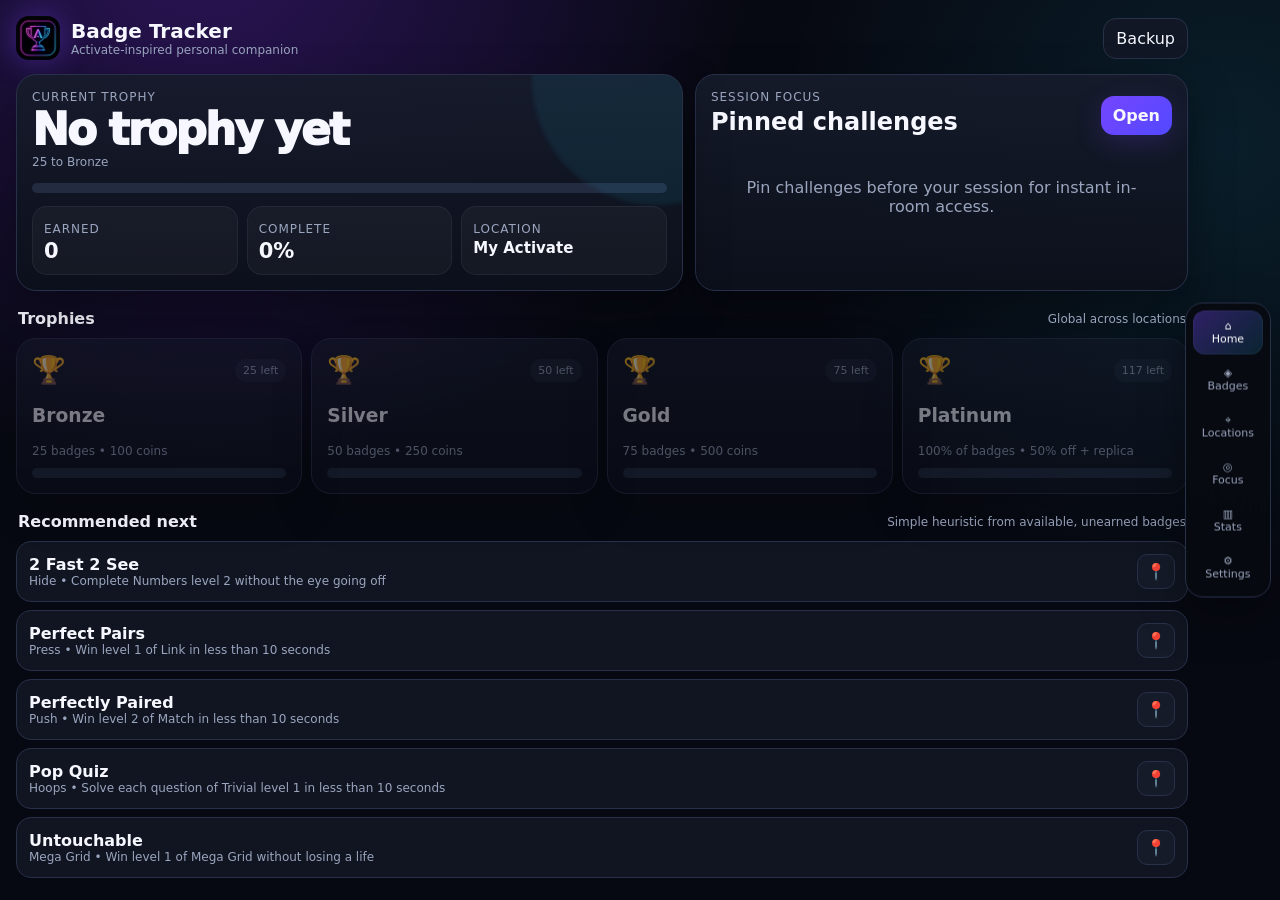
==== commit 7fa8742a: "Add files via upload" ====
--- a/Activate-Badge-Tracker-Standalone-v6.html
+++ b/Activate-Badge-Tracker-Standalone-v6.html
@@ -1,7 +1,7 @@
 <!doctype html><html lang="en"><head>
 <meta charset="utf-8"><meta name="viewport" content="width=device-width,initial-scale=1,viewport-fit=cover">
 <meta name="theme-color" content="#070912"><meta name="mobile-web-app-capable" content="yes">
-<link rel="manifest" href="manifest.webmanifest"><link rel="icon" type="image/png" sizes="192x192" href="icon-192.png"><link rel="apple-touch-icon" href="icon-192.png">
+<link rel="manifest" href="manifest.webmanifest"><link rel="icon" type="image/png" sizes="64x64" href="favicon-64.png"><link rel="apple-touch-icon" href="icon-192.png">
 <title>Activate Badge Tracker</title><style>
 :root{
  --bg:#070912;--panel:#101421;--panel2:#151a29;--text:#f7f8ff;--muted:#9aa5be;
@@ -63,7 +63,12 @@
 @media(min-width:900px) and (orientation:landscape){
  .app{padding:16px 92px 16px 16px}.nav{left:auto;right:9px;top:50%;bottom:auto;transform:translateY(-50%);flex-direction:column}.nav button{min-width:64px}.badgeList{grid-template-columns:repeat(2,minmax(0,1fr))}.focusBody{grid-template-columns:1fr 1fr}.sheet{max-width:980px}
 }
-</style></head><body>
+
+.launchSplash{position:fixed;inset:0;z-index:500;display:grid;place-items:center;background:#05060d url('splash-portrait.png') center/cover no-repeat;transition:opacity .35s ease,visibility .35s ease}
+.launchSplash.hide{opacity:0;visibility:hidden}
+@media(orientation:landscape){.launchSplash{background-image:url('splash-landscape.png')}}
+.launchSplash span{position:absolute;left:-9999px}
+</style></head><body><div id="launchSplash" class="launchSplash" aria-label="Badge Tracker loading"><span>Badge Tracker loading</span></div>
 <div class="toast" aria-live="polite"></div>
 <main class="app"><header class="topbar"><div class="brand"><img src="icon-192.png" alt=""><div><h1>Badge Tracker</h1><div class="sub">Activate-inspired personal companion</div></div></div><button class="iconbtn" id="exportBtn">Backup</button></header>
 
@@ -268,4 +273,6 @@
 document.getElementById('celebrateClose').onclick=()=>document.getElementById('celebrate').classList.remove('open');
 if('serviceWorker' in navigator&&location.protocol!=='file:')navigator.serviceWorker.register('./sw.js').catch(()=>{});
 renderAll();
+</script><script>
+window.addEventListener('load',()=>setTimeout(()=>document.getElementById('launchSplash')?.classList.add('hide'),650));
 </script></body></html>
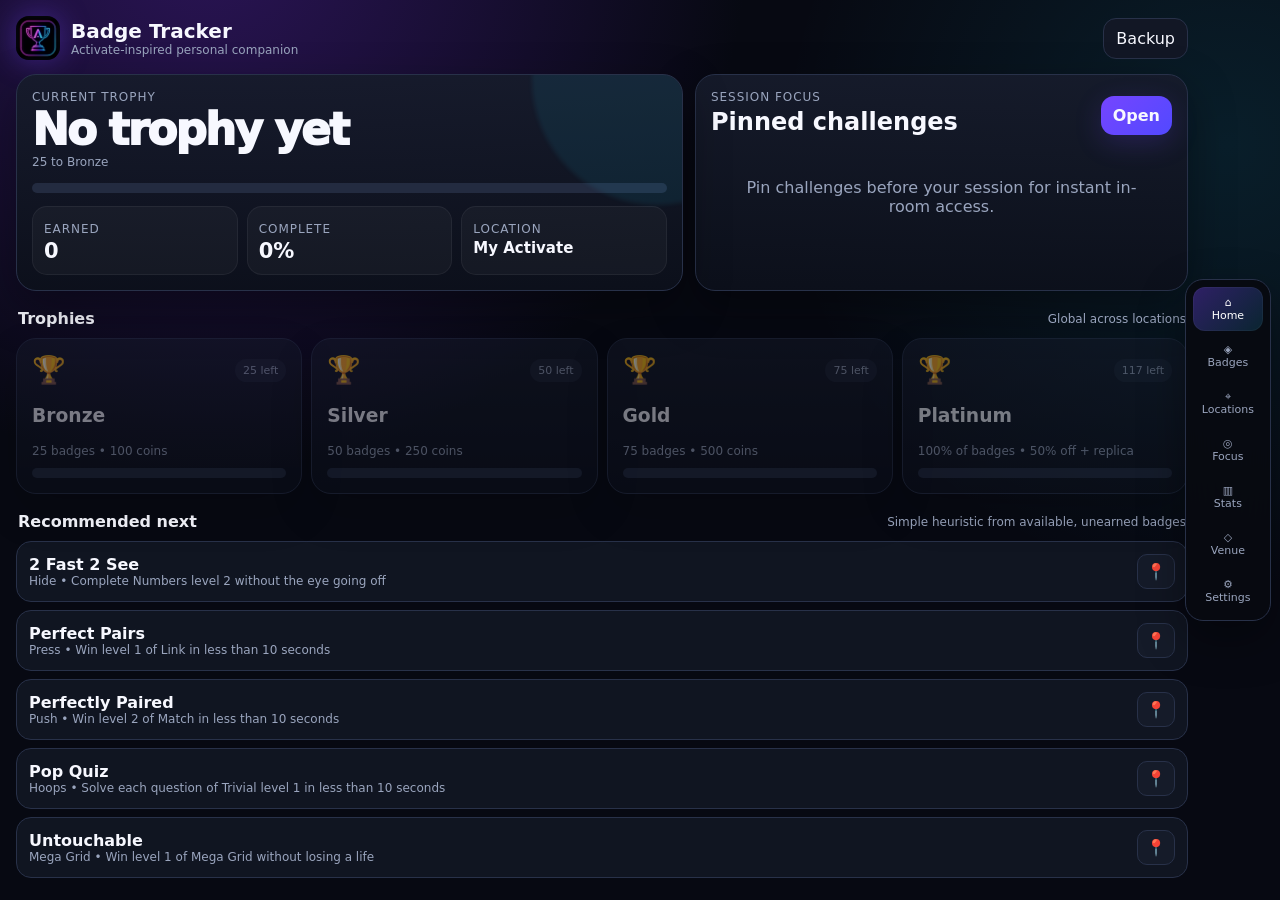
==== commit 252df0eb: "Add files via upload" ====
--- a/Activate-Badge-Tracker-Standalone-v6.html
+++ b/Activate-Badge-Tracker-Standalone-v6.html
@@ -68,6 +68,16 @@
 .launchSplash.hide{opacity:0;visibility:hidden}
 @media(orientation:landscape){.launchSplash{background-image:url('splash-landscape.png')}}
 .launchSplash span{position:absolute;left:-9999px}
+
+.venueSetup{display:grid;grid-template-columns:320px 1fr;gap:12px}
+.instanceList,.mapList{display:grid;gap:8px}
+.instanceRow,.mapRow{padding:12px;border:1px solid var(--line);border-radius:15px;background:#101521}
+.instanceRow.active{border-color:var(--purple)}
+.mapGrid{display:grid;grid-template-columns:1fr 1fr 1fr;gap:8px;align-items:end}
+.mapGrid .wide{grid-column:1/-1}
+.stepHint{padding:12px;border-radius:14px;background:rgba(117,69,255,.08);border:1px solid rgba(117,69,255,.25);color:#d9d2ff}
+.directionLabel{font-size:11px;color:var(--muted);text-transform:uppercase;letter-spacing:.08em;margin-bottom:4px}
+@media(max-width:780px){.venueSetup{grid-template-columns:1fr}.mapGrid{grid-template-columns:1fr}}
 </style></head><body><div id="launchSplash" class="launchSplash" aria-label="Badge Tracker loading"><span>Badge Tracker loading</span></div>
 <div class="toast" aria-live="polite"></div>
 <main class="app"><header class="topbar"><div class="brand"><img src="icon-192.png" alt=""><div><h1>Badge Tracker</h1><div class="sub">Activate-inspired personal companion</div></div></div><button class="iconbtn" id="exportBtn">Backup</button></header>
@@ -82,14 +92,75 @@
 
 <section id="locations" class="view"><div class="locationGrid"><div><div class="row between" style="margin-bottom:8px"><h2 style="margin:0">Locations</h2><button class="btn primary" id="addLoc">+ Add</button></div><div id="locList" class="loclist"></div></div><div class="card"><div class="row between wrap"><div style="min-width:230px;flex:1"><label class="label">Location name</label><input id="activeLocName" class="field" style="margin-top:5px"></div><button class="btn danger" id="deleteLoc">Delete</button></div><div class="sectionTitle"><h2>Rooms at this location</h2><div><button class="btn ghost" id="allRooms">All</button> <button class="btn ghost" id="noRooms">Clear</button></div></div><div id="roomToggles" class="toggleGrid"></div><div class="sectionTitle"><h2>Games available</h2><div><button class="btn ghost" id="allGames">All</button> <button class="btn ghost" id="noGames">Clear</button></div></div><div id="gameToggles" class="toggleGrid"></div><div class="sectionTitle"><h2>Room walking order</h2><span class="sub">Manual, because the app does not know your venue floor plan</span></div><div id="roomOrder" class="routeList"></div></div></div></section>
 
-<section id="planner" class="view"><div class="planGrid"><div class="card"><div class="label">Session setup</div><h2>Focus mode</h2><p class="sub">Set your player count, pin targets, then use the large in-room screen. Complete & Next records the badge, removes its pin and loads the next challenge.</p><label class="label">Players today</label><select id="players" class="field" style="margin:5px 0 10px"><option value="1">1 player</option><option value="2">2 players</option><option value="3">3 players</option><option value="4">4 players</option><option value="5">5 players</option><option value="6">6 players</option><option value="7">7 players</option><option value="8">8 players</option></select><label class="label">Quick-pin available badges</label><select id="planRoom" class="field" style="margin:5px 0 8px"><option value="all">Any room</option><option>Arena</option><option>Climb</option><option>Control</option><option>Grid</option><option>Grip</option><option>Hide</option><option>Hoops</option><option>Laser</option><option>Mega Grid</option><option>Mega Laser</option><option>Pipes</option><option>Portals</option><option>Press</option><option>Push</option><option>Scan</option><option>Strike</option><option>Trench</option><option>Photo</option></select><button id="pinAvailable" class="btn primary" style="width:100%">Pin up to 10 available</button></div><div><div id="pinList" class="pinList"></div><div class="sectionTitle"><h2>Room-grouped route</h2><span class="sub">Uses your manual room order</span></div><div id="routePlan" class="routeList"></div></div></div></section>
+
+<section id="planner" class="view">
+  <div class="planGrid">
+    <div class="card">
+      <div class="label">Focus setup</div>
+      <h2>Choose your own pins</h2>
+      <p class="sub">Focus is optional. Choose a room, then pick the badges you want from that room. You can pin up to 5 badges in total across any rooms.</p>
+      <label class="label">Players today</label>
+      <select id="players" class="field" style="margin:5px 0 10px">
+        <option value="1">1 player</option><option value="2">2 players</option><option value="3">3 players</option><option value="4">4 players</option>
+        <option value="5">5 players</option><option value="6">6 players</option><option value="7">7 players</option><option value="8">8 players</option>
+      </select>
+      <label class="label">Choose room</label>
+      <select id="focusRoom" class="field" style="margin:5px 0 8px"><option value="all">Any room</option></select>
+      <div id="focusRoomBadges" class="pinList"></div>
+    </div>
+    <div>
+      <div class="sectionTitle"><h2>Pinned <span id="pinCounter" class="pill">0 / 5</span></h2><span class="sub">Optional focus list</span></div>
+      <div id="pinList" class="pinList"></div>
+      <div class="sectionTitle"><h2>Room-grouped route</h2><span class="sub">Uses your venue connections when available</span></div>
+      <div id="routePlan" class="routeList"></div>
+    </div>
+  </div>
+</section>
+
 
 <section id="stats" class="view"><div id="statsGrid" class="statsGrid"></div><div class="hero" style="margin-top:12px"><div class="card"><div class="sectionTitle" style="margin-top:0"><h2>Earned by room</h2></div><div id="roomStats" class="historyList"></div></div><div class="card"><div class="sectionTitle" style="margin-top:0"><h2>Recent achievements</h2></div><div id="history" class="historyList"></div></div></div></section>
+
+
+<section id="venue" class="view">
+  <div class="venueSetup">
+    <div>
+      <div class="card">
+        <div class="label">Venue editor</div>
+        <h2>Room copies</h2>
+        <p class="sub">Choose how many copies of each room exist at this location. The app creates Laser 1, Laser 2, Strike 1, etc.</p>
+        <div id="roomCopyControls" class="instanceList"></div>
+        <div class="row wrap" style="margin-top:10px">
+          <button id="rebuildInstances" class="btn primary">Build room copies</button>
+          <button id="clearVenueMap" class="btn ghost">Clear map</button>
+        </div>
+      </div>
+      <div class="card" style="margin-top:12px">
+        <div class="label">Start point</div>
+        <h2>Entrance orientation</h2>
+        <p class="sub">The venue map always starts at the Entrance facing forward into the venue.</p>
+        <div class="stepHint">Forward means continue in the direction you are currently facing. Left and Right are only for an alcove, side corridor or a turn.</div>
+      </div>
+    </div>
+
+    <div class="card">
+      <div class="row between wrap">
+        <div>
+          <div class="label">Map connections</div>
+          <h2 style="margin:4px 0">Connect each room instance</h2>
+        </div>
+        <select id="mapNodeSelect" class="field" style="max-width:280px"></select>
+      </div>
+      <div id="mapEditor" style="margin-top:12px"></div>
+      <div class="sectionTitle"><h2>Venue summary</h2><span class="sub">Entrance and Exit are always available</span></div>
+      <div id="venueSummary" class="mapList"></div>
+    </div>
+  </div>
+</section>
 
 <section id="settings" class="view"><div class="card"><h2 style="margin-top:0">Your data</h2><p class="sub">Progress is stored on this device. v6 automatically imports prior v5/v4/v3 local progress if it is in the same browser profile.</p><div class="row wrap"><button class="btn primary" id="exportBtn2">Export backup</button><label class="btn">Restore backup<input id="importFile" type="file" accept="application/json" hidden></label><button class="btn danger" id="resetBtn">Reset app</button></div></div><div class="card" style="margin-top:12px"><h2 style="margin-top:0">Install / offline</h2><p class="sub">For a true one-tap home-screen app, host the ZIP contents on HTTPS, open index.html once in Samsung Internet or Chrome, and choose Install app / Add to Home screen. v6 includes 192px and 512px app icons and an offline service worker.</p></div></section>
 </main>
 
-<nav class="nav"><button class="active" data-view="dashboard">⌂<br>Home</button><button data-view="badges">◈<br>Badges</button><button data-view="locations">⌖<br>Locations</button><button data-view="planner">◎<br>Focus</button><button data-view="stats">▥<br>Stats</button><button data-view="settings">⚙<br>Settings</button></nav>
+<nav class="nav"><button class="active" data-view="dashboard">⌂<br>Home</button><button data-view="badges">◈<br>Badges</button><button data-view="locations">⌖<br>Locations</button><button data-view="planner">◎<br>Focus</button><button data-view="stats">▥<br>Stats</button><button data-view="venue">◇<br>Venue</button><button data-view="settings">⚙<br>Settings</button></nav>
 
 <div id="detailModal" class="modal"><div class="sheet"><div class="row between"><h2 id="detailTitle"></h2><button class="iconbtn" id="closeDetail">✕</button></div><div id="detailBody"></div><div class="row wrap" style="margin-top:14px"><button class="btn success" id="detailEarn"></button><button class="btn" id="detailPin"></button><button class="btn" id="detailFav"></button><button class="btn primary" id="focusFromDetail">Open Focus mode</button></div></div></div>
 
@@ -204,7 +275,7 @@
  document.getElementById('roomStats').innerHTML=Object.entries(byRoom).sort((a,b)=>b[1]-a[1]).map(([r,c])=>`<div class="historyItem row between"><span>${esc(r)}</span><b>${c}</b></div>`).join('');
  document.getElementById('history').innerHTML=state.history.slice(0,20).map(h=>{const b=BADGES[h.badge],c=state.completion[h.badge]||{},l=state.locations.find(x=>x.id===c.locationId);return `<div class="historyItem"><b>${esc(b?.name||'Badge')}</b><div class="sub">${esc(c.date||h.date||'')} • ${esc(l?.name||c.locationName||'Unknown location')}${c.players?' • '+c.players+' players':''}</div></div>`}).join('')||'<div class="empty">Your recent completed badges will appear here.</div>';
 }
-function renderAll(){renderDashboard();renderBadges();renderLocations();renderPins();renderStats();save()}
+function renderAll(){renderDashboard();renderBadges();renderLocations();renderPins();renderStats();renderVenue();save()}
 function openBadge(i){
  selectedBadge=i;const b=BADGES[i],c=state.completion[i]||{};
  document.getElementById('detailTitle').textContent=b.name;
@@ -269,8 +340,131 @@
 document.getElementById('exportBtn').onclick=exportData;document.getElementById('exportBtn2').onclick=exportData;
 document.getElementById('importFile').onchange=e=>{const f=e.target.files[0];if(!f)return;const r=new FileReader();r.onload=()=>{try{state=Object.assign({},defaultState,JSON.parse(r.result));renderAll();toast('Backup restored')}catch{toast('Could not read backup')}};r.readAsText(f)};
 document.getElementById('resetBtn').onclick=()=>{if(confirm('Reset all badge progress, locations, pins, favourites and notes?')){state=structuredClone(defaultState);renderAll()}};
-document.getElementById('pinAvailable').onclick=()=>{const room=document.getElementById('planRoom').value;const picks=BADGES.map((b,i)=>[b,i]).filter(([b,i])=>!state.earned[i]&&available(b)&&(room==='all'||(b.room||'').includes(room))).slice(0,10).map(x=>x[1]);state.pins=[...new Set([...state.pins,...picks])];renderAll();toast(`${picks.length} available badges added to pins`)};
 document.getElementById('celebrateClose').onclick=()=>document.getElementById('celebrate').classList.remove('open');
+
+// ===== v7 Venue / Focus extensions =====
+function ensureVenueState(){
+  state.locations.forEach(l=>{
+    l.roomCopies=l.roomCopies||{};
+    l.roomInstances=l.roomInstances||[];
+    l.venueMap=l.venueMap||{};
+    l.venueMap.Entrance=l.venueMap.Entrance||{front:null,left:null,right:null,back:null};
+    l.venueMap.Exit=l.venueMap.Exit||{front:null,left:null,right:null,back:null};
+  });
+}
+function roomTypeFromInstance(name){
+  if(name==='Entrance'||name==='Exit')return name;
+  return name.replace(/\s+\d+$/,'');
+}
+function rebuildRoomInstances(){
+  const l=activeLoc(); ensureVenueState();
+  const instances=[];
+  ROOMS.forEach(r=>{
+    const count=+(l.roomCopies[r]||0);
+    for(let i=1;i<=count;i++)instances.push(`${r} ${i}`);
+  });
+  const oldMap=l.venueMap||{};
+  l.roomInstances=instances;
+  l.venueMap={Entrance:oldMap.Entrance||{front:null,left:null,right:null,back:null},Exit:oldMap.Exit||{front:null,left:null,right:null,back:null}};
+  instances.forEach(n=>l.venueMap[n]=oldMap[n]||{front:null,left:null,right:null,back:null});
+  save();renderVenue();renderFocusRoomPicker();renderRoute();
+}
+function nodeOptions(current){
+  const l=activeLoc();const nodes=['Entrance',...l.roomInstances,'Exit'];
+  return `<option value="">None</option>`+nodes.filter(n=>n!==current).map(n=>`<option value="${esc(n)}">${esc(n)}</option>`).join('');
+}
+function renderVenue(){
+  ensureVenueState();const l=activeLoc();
+  const copies=document.getElementById('roomCopyControls');
+  if(!copies)return;
+  copies.innerHTML=ROOMS.map(r=>`<div class="instanceRow row between"><span>${esc(r)}</span><select class="field" style="max-width:100px" data-copyroom="${esc(r)}">${[0,1,2,3,4,5,6].map(n=>`<option value="${n}" ${+(l.roomCopies[r]||0)===n?'selected':''}>${n}</option>`).join('')}</select></div>`).join('');
+  const sel=document.getElementById('mapNodeSelect');
+  const nodes=['Entrance',...l.roomInstances,'Exit'];
+  const prev=sel.value||'Entrance';
+  sel.innerHTML=nodes.map(n=>`<option value="${esc(n)}">${esc(n)}</option>`).join('');
+  sel.value=nodes.includes(prev)?prev:'Entrance';
+  renderMapNode();
+  document.getElementById('venueSummary').innerHTML=nodes.map(n=>{
+    const m=l.venueMap[n]||{};
+    const bits=[m.front&&`Front → ${m.front}`,m.left&&`Left → ${m.left}`,m.right&&`Right → ${m.right}`,m.back&&`Back → ${m.back}`].filter(Boolean);
+    return `<div class="mapRow"><b>${esc(n)}</b><div class="sub">${bits.length?esc(bits.join(' • ')):'No connections set'}</div></div>`
+  }).join('');
+}
+function renderMapNode(){
+  ensureVenueState();const l=activeLoc(),node=document.getElementById('mapNodeSelect').value||'Entrance',m=l.venueMap[node]||{front:null,left:null,right:null,back:null};
+  const editor=document.getElementById('mapEditor');
+  if(!editor)return;
+  const opts=nodeOptions(node);
+  editor.innerHTML=`<div class="mapGrid">
+    <div><div class="directionLabel">Left</div><select class="field" data-dir="left">${opts}</select></div>
+    <div><div class="directionLabel">Front</div><select class="field" data-dir="front">${opts}</select></div>
+    <div><div class="directionLabel">Right</div><select class="field" data-dir="right">${opts}</select></div>
+    <div class="wide"><div class="directionLabel">Back</div><select class="field" data-dir="back">${opts}</select></div>
+  </div>`;
+  ['left','front','right','back'].forEach(d=>editor.querySelector(`[data-dir="${d}"]`).value=m[d]||'');
+  editor.querySelectorAll('[data-dir]').forEach(s=>s.onchange=()=>{l.venueMap[node]=l.venueMap[node]||{};l.venueMap[node][s.dataset.dir]=s.value||null;save();renderVenue()});
+}
+function renderFocusRoomPicker(){
+  const sel=document.getElementById('focusRoom');if(!sel)return;
+  const chosen=sel.value||'all';
+  sel.innerHTML='<option value="all">Any room</option>'+ROOMS.map(r=>`<option value="${esc(r)}">${esc(r)}</option>`).join('');
+  sel.value=[...ROOMS,'all'].includes(chosen)?chosen:'all';
+  renderFocusRoomBadges();
+}
+function renderFocusRoomBadges(){
+  const box=document.getElementById('focusRoomBadges');if(!box)return;
+  const room=document.getElementById('focusRoom').value;
+  const candidates=BADGES.map((b,i)=>[b,i]).filter(([b,i])=>!state.earned[i]&&available(b)&&(room==='all'||(b.room||'').split(/\s*\/\s*/).includes(room)));
+  box.innerHTML=candidates.length?candidates.map(([b,i])=>`<div class="pinCard"><div><b>${esc(b.name)}</b><div class="sub">${esc(b.how)}</div></div><button class="mini" data-choosepin="${i}" ${state.pins.includes(i)?'disabled':''}>${state.pins.includes(i)?'Pinned':'Pin'}</button></div>`).join(''):'<div class="empty">No unearned badges for this room.</div>';
+}
+function venueDistance(start,targets){
+  ensureVenueState();const l=activeLoc();if(!l.venueMap||!start)return null;
+  const q=[[start,0]],seen=new Set([start]);
+  while(q.length){
+    const [n,d]=q.shift();if(targets.includes(n))return d;
+    const m=l.venueMap[n]||{};
+    for(const nxt of [m.front,m.left,m.right,m.back])if(nxt&&!seen.has(nxt)){seen.add(nxt);q.push([nxt,d+1])}
+  }
+  return null;
+}
+function renderRoute(){
+  const box=document.getElementById('routePlan');if(!box)return;
+  ensureVenueState();const l=activeLoc();
+  if(!state.pins.length){box.innerHTML='<div class="empty">No pinned badges.</div>';return}
+  const grouped={};
+  state.pins.forEach(i=>{const room=(BADGES[i].room||'General').split(/\s*\/\s*/)[0];(grouped[room]??=[]).push(i)});
+  let current='Entrance',order=[];
+  const remaining=new Set(Object.keys(grouped));
+  while(remaining.size){
+    let best=null,bestD=1e9,bestInst=null;
+    for(const r of remaining){
+      const inst=l.roomInstances.filter(x=>roomTypeFromInstance(x)===r);
+      if(!inst.length){if(best===null){best=r;bestInst=null}continue}
+      const d=venueDistance(current,inst);
+      if(d!==null&&d<bestD){best=r;bestD=d;bestInst=inst.find(x=>venueDistance(current,[x])===d)}
+    }
+    if(best===null)best=[...remaining][0];
+    order.push([best,bestInst]);remaining.delete(best);if(bestInst)current=bestInst;
+  }
+  box.innerHTML=order.map(([r,inst],idx)=>`<div class="routeItem"><div class="routeNum">${idx+1}</div><div><b>${esc(inst||r)}</b><div class="sub">${grouped[r].length} pinned challenge${grouped[r].length===1?'':'s'} • ${grouped[r].map(i=>BADGES[i].name).join(', ')}</div></div><button class="mini" data-focusbadge="${grouped[r][0]}">Focus</button></div>`).join('');
+}
+function renderPins(){
+  const pins=state.pins;const counter=document.getElementById('pinCounter');if(counter)counter.textContent=`${pins.length} / 5`;
+  const list=document.getElementById('pinList');if(list)list.innerHTML=pins.length?pins.map((i,idx)=>{const b=BADGES[i];return `<div class="pinCard"><div><b>${esc(b.name)}</b><div class="sub">${esc(b.room||'Any room')}${b.game?' • '+esc(b.game):''}${b.level?' • L'+esc(b.level):''}</div></div><div class="pinActions"><button class="btn success" data-completepin="${i}">✓ Complete & remove</button><button class="mini" data-focus="${idx}">Focus</button><button class="mini" data-unpin="${i}">✕</button></div></div>`}).join(''):'<div class="empty">No pinned badges.</div>';
+  renderFocusRoomPicker();renderRoute();
+}
+ensureVenueState();
+document.addEventListener('change',e=>{
+  const cr=e.target.closest('[data-copyroom]');if(cr){activeLoc().roomCopies[cr.dataset.copyroom]=+cr.value;save()}
+});
+document.addEventListener('click',e=>{
+  const cp=e.target.closest('[data-choosepin]');if(cp){const i=+cp.dataset.choosepin;if(state.pins.includes(i))return;if(state.pins.length>=5){toast('You can pin up to 5 badges');return}state.pins.push(i);renderAll();toast('Pinned')}
+});
+document.getElementById('focusRoom')?.addEventListener('change',renderFocusRoomBadges);
+document.getElementById('rebuildInstances')?.addEventListener('click',rebuildRoomInstances);
+document.getElementById('mapNodeSelect')?.addEventListener('change',renderMapNode);
+document.getElementById('clearVenueMap')?.addEventListener('click',()=>{const l=activeLoc();l.venueMap={Entrance:{front:null,left:null,right:null,back:null},Exit:{front:null,left:null,right:null,back:null}};l.roomInstances.forEach(n=>l.venueMap[n]={front:null,left:null,right:null,back:null});save();renderVenue()});
+
 if('serviceWorker' in navigator&&location.protocol!=='file:')navigator.serviceWorker.register('./sw.js').catch(()=>{});
 renderAll();
 </script><script>
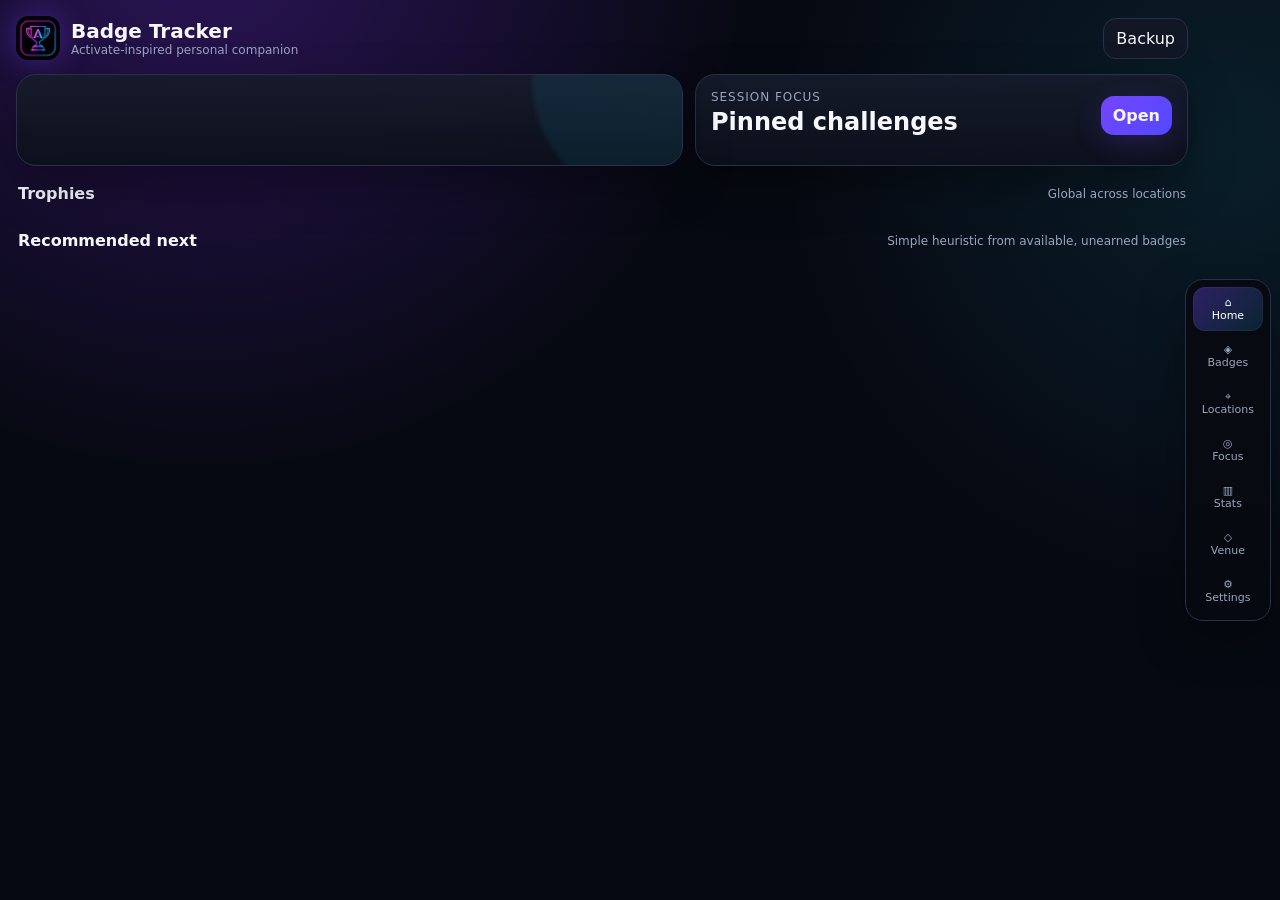
==== commit 74d37550: "Add files via upload" ====
--- a/Activate-Badge-Tracker-Standalone-v6.html
+++ b/Activate-Badge-Tracker-Standalone-v6.html
@@ -93,29 +93,40 @@
 <section id="locations" class="view"><div class="locationGrid"><div><div class="row between" style="margin-bottom:8px"><h2 style="margin:0">Locations</h2><button class="btn primary" id="addLoc">+ Add</button></div><div id="locList" class="loclist"></div></div><div class="card"><div class="row between wrap"><div style="min-width:230px;flex:1"><label class="label">Location name</label><input id="activeLocName" class="field" style="margin-top:5px"></div><button class="btn danger" id="deleteLoc">Delete</button></div><div class="sectionTitle"><h2>Rooms at this location</h2><div><button class="btn ghost" id="allRooms">All</button> <button class="btn ghost" id="noRooms">Clear</button></div></div><div id="roomToggles" class="toggleGrid"></div><div class="sectionTitle"><h2>Games available</h2><div><button class="btn ghost" id="allGames">All</button> <button class="btn ghost" id="noGames">Clear</button></div></div><div id="gameToggles" class="toggleGrid"></div><div class="sectionTitle"><h2>Room walking order</h2><span class="sub">Manual, because the app does not know your venue floor plan</span></div><div id="roomOrder" class="routeList"></div></div></div></section>
 
 
+
 <section id="planner" class="view">
   <div class="planGrid">
     <div class="card">
-      <div class="label">Focus setup</div>
-      <h2>Choose your own pins</h2>
-      <p class="sub">Focus is optional. Choose a room, then pick the badges you want from that room. You can pin up to 5 badges in total across any rooms.</p>
+      <div class="label">Focus mode</div>
+      <h2>Choose badges for this room</h2>
+      <p class="sub">Pick a room, then choose the badges you want to focus on. Nothing is selected automatically. You can pin up to 5 badges total across any rooms.</p>
+
       <label class="label">Players today</label>
       <select id="players" class="field" style="margin:5px 0 10px">
         <option value="1">1 player</option><option value="2">2 players</option><option value="3">3 players</option><option value="4">4 players</option>
         <option value="5">5 players</option><option value="6">6 players</option><option value="7">7 players</option><option value="8">8 players</option>
       </select>
-      <label class="label">Choose room</label>
-      <select id="focusRoom" class="field" style="margin:5px 0 8px"><option value="all">Any room</option></select>
+
+      <label class="label">Room</label>
+      <select id="focusRoom" class="field" style="margin:5px 0 8px"><option value="">Choose a room…</option></select>
+
+      <label class="row" style="margin:8px 0 10px">
+        <input id="showEarnedFocus" type="checkbox">
+        <span class="sub">Show earned badges too</span>
+      </label>
+
       <div id="focusRoomBadges" class="pinList"></div>
     </div>
+
     <div>
       <div class="sectionTitle"><h2>Pinned <span id="pinCounter" class="pill">0 / 5</span></h2><span class="sub">Optional focus list</span></div>
       <div id="pinList" class="pinList"></div>
-      <div class="sectionTitle"><h2>Room-grouped route</h2><span class="sub">Uses your venue connections when available</span></div>
+      <div class="sectionTitle"><h2>Room-grouped route</h2><span class="sub">Only uses badges you selected</span></div>
       <div id="routePlan" class="routeList"></div>
     </div>
   </div>
 </section>
+
 
 
 <section id="stats" class="view"><div id="statsGrid" class="statsGrid"></div><div class="hero" style="margin-top:12px"><div class="card"><div class="sectionTitle" style="margin-top:0"><h2>Earned by room</h2></div><div id="roomStats" class="historyList"></div></div><div class="card"><div class="sectionTitle" style="margin-top:0"><h2>Recent achievements</h2></div><div id="history" class="historyList"></div></div></div></section>
@@ -157,7 +168,7 @@
   </div>
 </section>
 
-<section id="settings" class="view"><div class="card"><h2 style="margin-top:0">Your data</h2><p class="sub">Progress is stored on this device. v6 automatically imports prior v5/v4/v3 local progress if it is in the same browser profile.</p><div class="row wrap"><button class="btn primary" id="exportBtn2">Export backup</button><label class="btn">Restore backup<input id="importFile" type="file" accept="application/json" hidden></label><button class="btn danger" id="resetBtn">Reset app</button></div></div><div class="card" style="margin-top:12px"><h2 style="margin-top:0">Install / offline</h2><p class="sub">For a true one-tap home-screen app, host the ZIP contents on HTTPS, open index.html once in Samsung Internet or Chrome, and choose Install app / Add to Home screen. v6 includes 192px and 512px app icons and an offline service worker.</p></div></section>
+<section id="settings" class="view"><div class="card"><h2 style="margin-top:0">Your data</h2><p class="sub">Progress is stored on this device. v6 automatically imports prior v5/v4/v3 local progress if it is in the same browser profile.</p><div class="row wrap"><button class="btn primary" id="exportBtn2">Export backup</button><label class="btn">Restore backup<input id="importFile" type="file" accept="application/json" hidden></label><button class="btn danger" id="resetBtn">Reset app</button></div></div><div class="card" style="margin-top:12px"><h2 style="margin-top:0">Regional trophy information</h2><p class="sub">Trophy prizes/rewards are intentionally not shown because they can vary by country and location.</p></div><div class="card" style="margin-top:12px"><h2 style="margin-top:0">Install / offline</h2><p class="sub">For a true one-tap home-screen app, host the ZIP contents on HTTPS, open index.html once in Samsung Internet or Chrome, and choose Install app / Add to Home screen. v6 includes 192px and 512px app icons and an offline service worker.</p></div></section>
 </main>
 
 <nav class="nav"><button class="active" data-view="dashboard">⌂<br>Home</button><button data-view="badges">◈<br>Badges</button><button data-view="locations">⌖<br>Locations</button><button data-view="planner">◎<br>Focus</button><button data-view="stats">▥<br>Stats</button><button data-view="venue">◇<br>Venue</button><button data-view="settings">⚙<br>Settings</button></nav>
@@ -201,7 +212,14 @@
 function completionLabel(i){const c=state.completion[i];if(!c)return'';const l=state.locations.find(x=>x.id===c.locationId);return l?.name||c.locationName||'Unknown location'}
 function toast(t){const x=document.querySelector('.toast');x.textContent=t;x.classList.add('show');setTimeout(()=>x.classList.remove('show'),1700)}
 function currentTrophy(n=earnedCount()){if(n>=BADGES.length)return'Platinum';if(n>=75)return'Gold';if(n>=50)return'Silver';if(n>=25)return'Bronze';return'None'}
-function trophyInfo(n){const total=BADGES.length;if(n>=total)return['Platinum','100%','50% off admission for life + physical replica trophy'];if(n>=75)return['Gold',`${total-n} to Platinum`,'500 coins'];if(n>=50)return['Silver',`${75-n} to Gold`,'250 coins'];if(n>=25)return['Bronze',`${50-n} to Silver`,'100 coins'];return['No trophy yet',`${25-n} to Bronze`,'']}
+function trophyInfo(n){
+ const total=BADGES.length;
+ if(n>=total)return['Platinum','100%',''];
+ if(n>=75)return['Gold',`${total-n} to Platinum`,''];
+ if(n>=50)return['Silver',`${75-n} to Gold`,''];
+ if(n>=25)return['Bronze',`${50-n} to Silver`,''];
+ return['No trophy yet',`${25-n} to Bronze`,'']
+} to Platinum`,''];if(n>=50)return['Silver',`${75-n} to Gold`,''];if(n>=25)return['Bronze',`${50-n} to Silver`,''];return['No trophy yet',`${25-n} to Bronze`,'']}
 function celebrate(title,body,icon='🏆'){document.getElementById('celebrateTitle').textContent=title;document.getElementById('celebrateBody').textContent=body;document.getElementById('celebrateIcon').textContent=icon;document.getElementById('celebrate').classList.add('open')}
 function maybeCelebrate(oldCount,newCount,badgeName){
  const oldT=currentTrophy(oldCount),newT=currentTrophy(newCount);
@@ -224,8 +242,8 @@
 function renderDashboard(){
  const n=earnedCount(),total=BADGES.length,pct=Math.round(n/total*100),t=trophyInfo(n),loc=activeLoc();
  document.getElementById('dashHero').innerHTML=`<div class="label">Current trophy</div><div class="big">${esc(t[0])}</div><div class="sub">${esc(t[1])}</div><div class="progress" style="margin-top:14px"><span style="width:${pct}%"></span></div><div class="metrics"><div class="metric"><span class="label">Earned</span><b>${n}</b></div><div class="metric"><span class="label">Complete</span><b>${pct}%</b></div><div class="metric"><span class="label">Location</span><b style="font-size:15px">${esc(loc?.name||'All')}</b></div></div>`;
- const trophies=[['Bronze',25,'100 coins'],['Silver',50,'250 coins'],['Gold',75,'500 coins'],['Platinum',total,'50% off + replica']];
- document.getElementById('trophyGrid').innerHTML=trophies.map(([name,need,reward])=>`<div class="card trophy ${n>=need?'unlocked':'locked'}"><div class="row between"><span class="cup">🏆</span><span class="pill">${n>=need?'Unlocked':`${Math.max(0,need-n)} left`}</span></div><h3>${name}</h3><div class="sub">${need===total?'100% of badges':need+' badges'} • ${reward}</div><div class="progress" style="margin-top:10px"><span style="width:${Math.min(100,n/need*100)}%"></span></div></div>`).join('');
+ const trophies=[['Bronze',25],['Silver',50],['Gold',75],['Platinum',total]];
+ document.getElementById('trophyGrid').innerHTML=trophies.map(([name,need])=>`<div class="card trophy ${n>=need?'unlocked':'locked'}"><div class="row between"><span class="cup">🏆</span><span class="pill">${n>=need?'Unlocked':`${Math.max(0,need-n)} left`}</span></div><h3>${name}</h3><div class="sub">${need===total?'100% of tracked badges':need+' badges'}</div><div class="progress" style="margin-top:10px"><span style="width:${Math.min(100,n/need*100)}%"></span></div></div>`).join('');
  const pins=state.pins.slice(0,5);
  document.getElementById('dashPins').innerHTML=pins.length?pins.map(i=>`<div class="pinCard"><div><b>${esc(BADGES[i].name)}</b><div class="sub">${esc(BADGES[i].room||'Any room')}</div></div><div class="pinActions"><button class="mini" data-focusbadge="${i}">Focus</button><button class="mini" data-completepin="${i}">✓</button></div></div>`).join(''):'<div class="empty">Pin challenges before your session for instant in-room access.</div>';
  const rec=recommendBadges(5);
@@ -406,17 +424,57 @@
 }
 function renderFocusRoomPicker(){
   const sel=document.getElementById('focusRoom');if(!sel)return;
-  const chosen=sel.value||'all';
-  sel.innerHTML='<option value="all">Any room</option>'+ROOMS.map(r=>`<option value="${esc(r)}">${esc(r)}</option>`).join('');
-  sel.value=[...ROOMS,'all'].includes(chosen)?chosen:'all';
+  const chosen=sel.value||'';
+  const loc=activeLoc();
+
+  let availableRooms=[];
+  if(loc.roomInstances && loc.roomInstances.length){
+    availableRooms=[...new Set(loc.roomInstances.map(roomTypeFromInstance))];
+  } else if(loc.rooms && loc.rooms.length){
+    availableRooms=[...loc.rooms];
+  } else {
+    availableRooms=[...ROOMS];
+  }
+
+  sel.innerHTML='<option value="">Choose a room…</option>'+availableRooms.map(r=>`<option value="${esc(r)}">${esc(r)}</option>`).join('');
+  sel.value=availableRooms.includes(chosen)?chosen:'';
   renderFocusRoomBadges();
 }
+
 function renderFocusRoomBadges(){
   const box=document.getElementById('focusRoomBadges');if(!box)return;
-  const room=document.getElementById('focusRoom').value;
-  const candidates=BADGES.map((b,i)=>[b,i]).filter(([b,i])=>!state.earned[i]&&available(b)&&(room==='all'||(b.room||'').split(/\s*\/\s*/).includes(room)));
-  box.innerHTML=candidates.length?candidates.map(([b,i])=>`<div class="pinCard"><div><b>${esc(b.name)}</b><div class="sub">${esc(b.how)}</div></div><button class="mini" data-choosepin="${i}" ${state.pins.includes(i)?'disabled':''}>${state.pins.includes(i)?'Pinned':'Pin'}</button></div>`).join(''):'<div class="empty">No unearned badges for this room.</div>';
-}
+  const room=document.getElementById('focusRoom')?.value||'';
+  const showEarned=!!document.getElementById('showEarnedFocus')?.checked;
+
+  if(!room){
+    box.innerHTML='<div class="empty">Choose a room to see its badges.</div>';
+    return;
+  }
+
+  const candidates=BADGES.map((b,i)=>[b,i]).filter(([b,i])=>{
+    const roomParts=(b.room||'').split(/\s*\/\s*/).map(x=>x.trim()).filter(Boolean);
+    const belongs=roomParts.includes(room);
+    if(!belongs)return false;
+    if(!available(b))return false;
+    if(!showEarned && state.earned[i])return false;
+    return true;
+  });
+
+  box.innerHTML=candidates.length?candidates.map(([b,i])=>{
+    const pinned=state.pins.includes(i);
+    const earned=!!state.earned[i];
+    return `<div class="pinCard">
+      <div>
+        <b>${earned?'✓ ':''}${esc(b.name)}</b>
+        <div class="sub">${esc(b.how)}${b.game?' • '+esc(b.game):''}${b.level?' • L'+esc(b.level):''}</div>
+      </div>
+      <button class="mini" data-choosepin="${i}" ${pinned||state.pins.length>=5?'disabled':''}>
+        ${pinned?'Pinned':(state.pins.length>=5?'Limit 5':'Pin')}
+      </button>
+    </div>`;
+  }).join(''):'<div class="empty">No matching badges for this room.</div>';
+}
+
 function venueDistance(start,targets){
   ensureVenueState();const l=activeLoc();if(!l.venueMap||!start)return null;
   const q=[[start,0]],seen=new Set([start]);
@@ -458,9 +516,10 @@
   const cr=e.target.closest('[data-copyroom]');if(cr){activeLoc().roomCopies[cr.dataset.copyroom]=+cr.value;save()}
 });
 document.addEventListener('click',e=>{
-  const cp=e.target.closest('[data-choosepin]');if(cp){const i=+cp.dataset.choosepin;if(state.pins.includes(i))return;if(state.pins.length>=5){toast('You can pin up to 5 badges');return}state.pins.push(i);renderAll();toast('Pinned')}
+  const cp=e.target.closest('[data-choosepin]');if(cp){const i=+cp.dataset.choosepin;if(state.pins.includes(i))return;if(state.pins.length>=5){toast('Focus list is full — maximum 5 badges');return}state.pins.push(i);renderAll();toast('Pinned')}
 });
 document.getElementById('focusRoom')?.addEventListener('change',renderFocusRoomBadges);
+document.getElementById('showEarnedFocus')?.addEventListener('change',renderFocusRoomBadges);
 document.getElementById('rebuildInstances')?.addEventListener('click',rebuildRoomInstances);
 document.getElementById('mapNodeSelect')?.addEventListener('change',renderMapNode);
 document.getElementById('clearVenueMap')?.addEventListener('click',()=>{const l=activeLoc();l.venueMap={Entrance:{front:null,left:null,right:null,back:null},Exit:{front:null,left:null,right:null,back:null}};l.roomInstances.forEach(n=>l.venueMap[n]={front:null,left:null,right:null,back:null});save();renderVenue()});
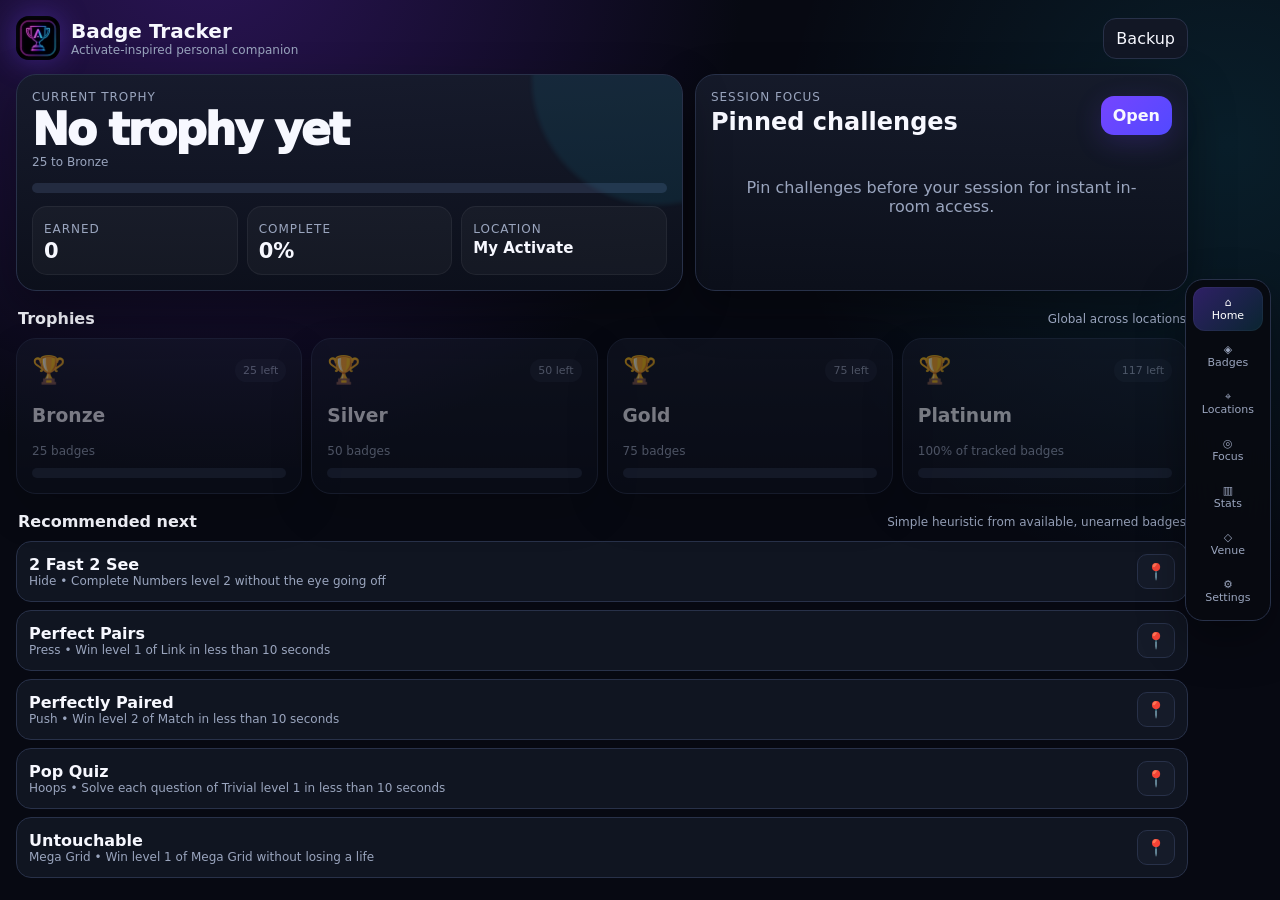
==== commit 6aa63664: "Add files via upload" ====
--- a/Activate-Badge-Tracker-Standalone-v6.html
+++ b/Activate-Badge-Tracker-Standalone-v6.html
@@ -218,8 +218,8 @@
  if(n>=75)return['Gold',`${total-n} to Platinum`,''];
  if(n>=50)return['Silver',`${75-n} to Gold`,''];
  if(n>=25)return['Bronze',`${50-n} to Silver`,''];
- return['No trophy yet',`${25-n} to Bronze`,'']
-} to Platinum`,''];if(n>=50)return['Silver',`${75-n} to Gold`,''];if(n>=25)return['Bronze',`${50-n} to Silver`,''];return['No trophy yet',`${25-n} to Bronze`,'']}
+ return['No trophy yet',`${25-n} to Bronze`,''];
+}
 function celebrate(title,body,icon='🏆'){document.getElementById('celebrateTitle').textContent=title;document.getElementById('celebrateBody').textContent=body;document.getElementById('celebrateIcon').textContent=icon;document.getElementById('celebrate').classList.add('open')}
 function maybeCelebrate(oldCount,newCount,badgeName){
  const oldT=currentTrophy(oldCount),newT=currentTrophy(newCount);
